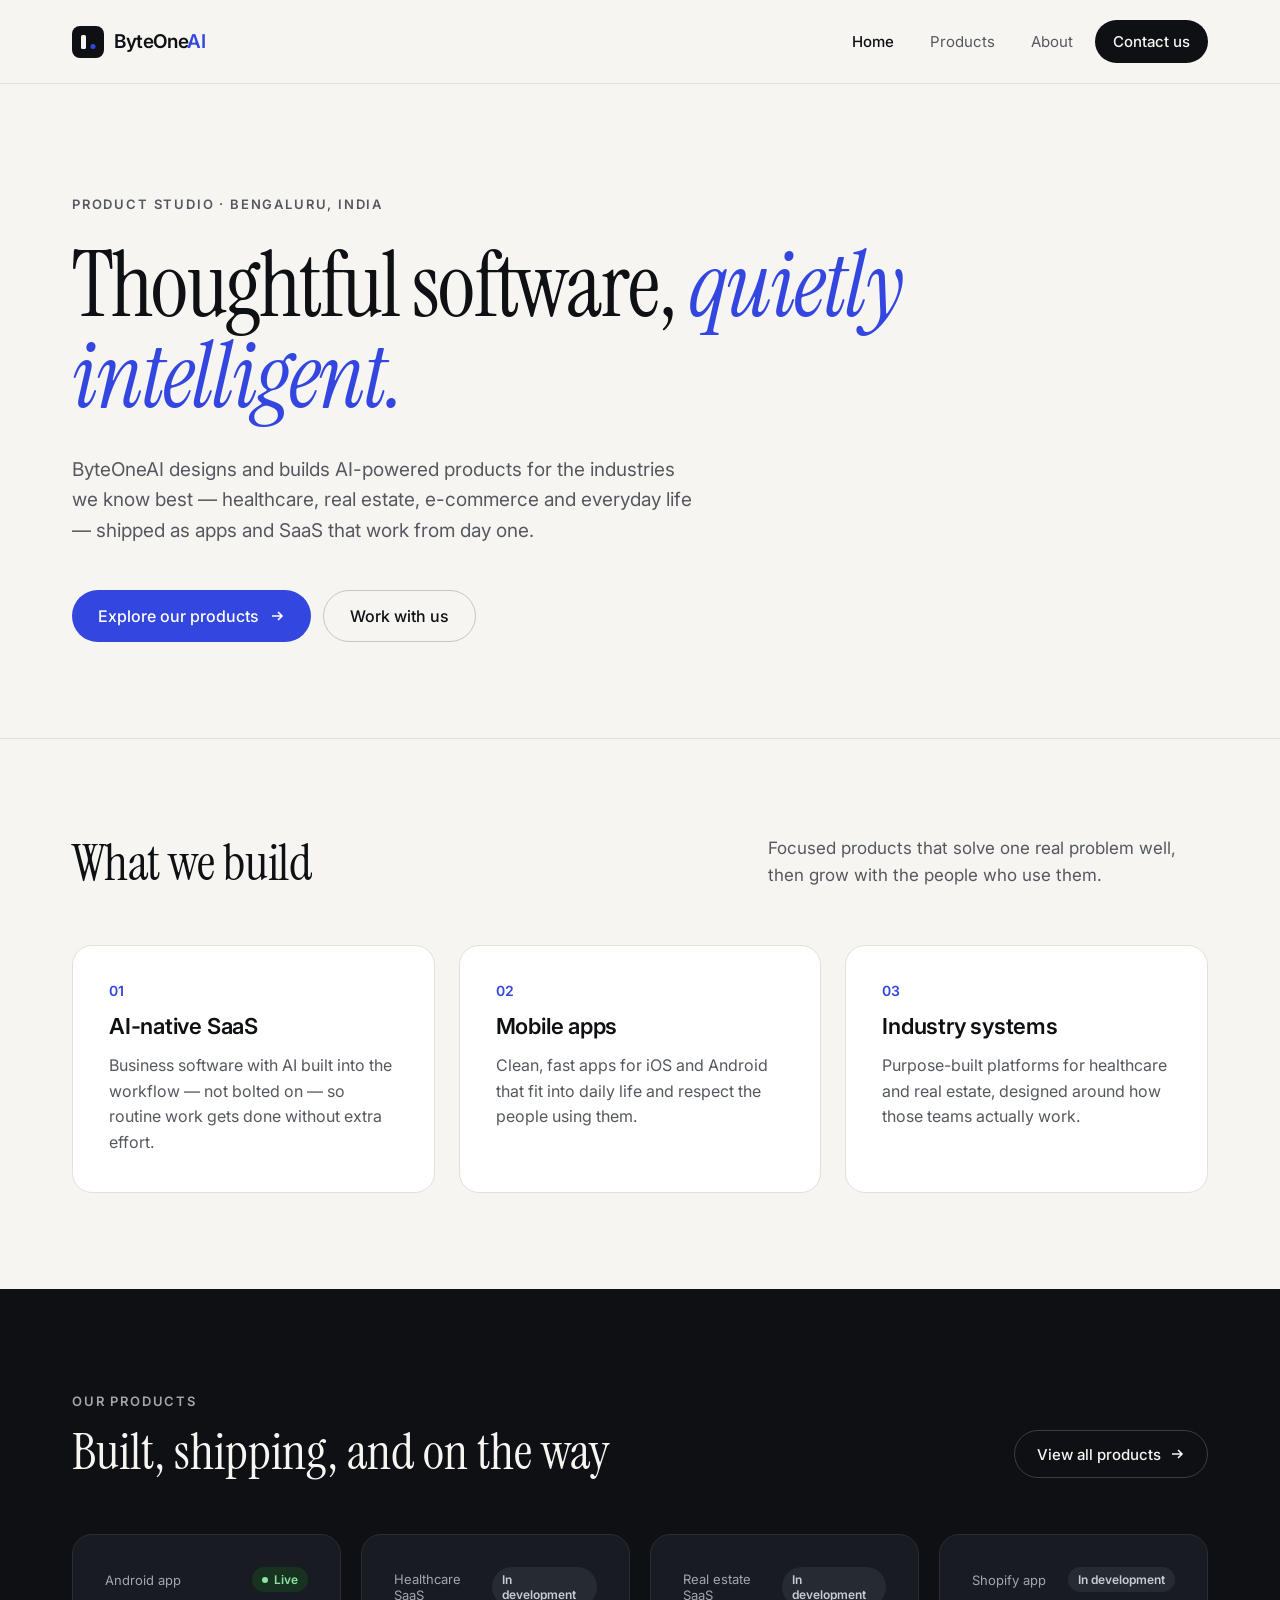
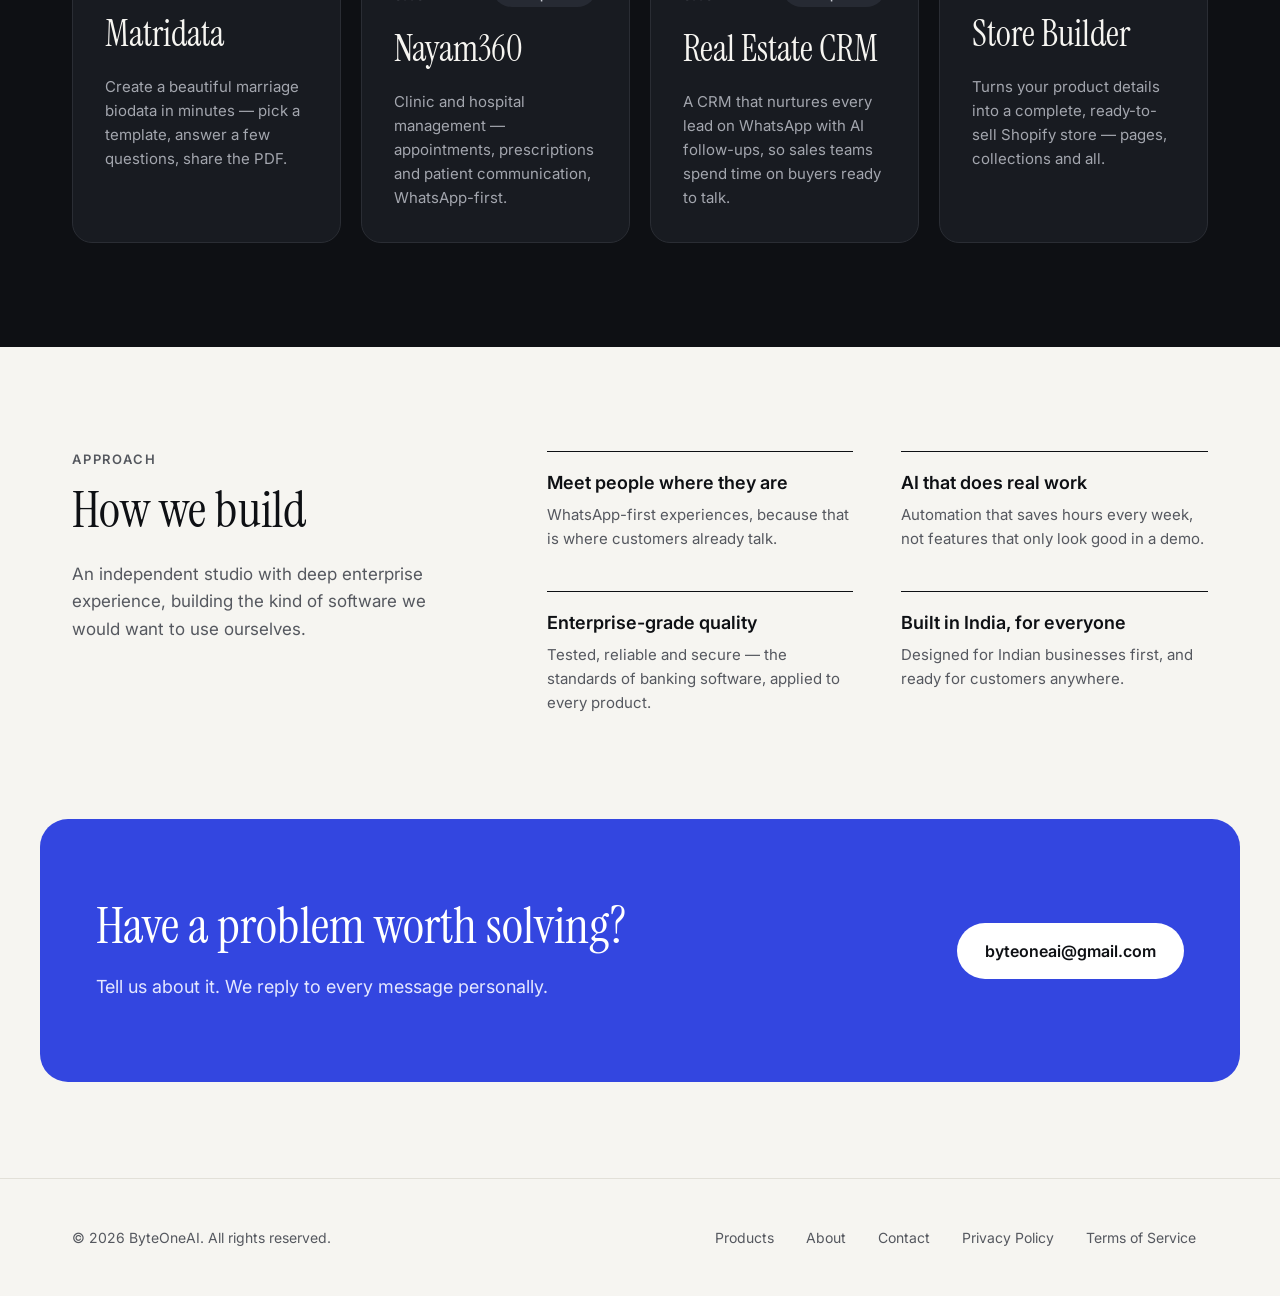
==== index.html @ 1e6efd3d "Launch ByteOneAI website Co-Authored-By: Claude Opus 5.5 <noreply@anthropic.com> Claude-Session: htt" ====
<!doctype html>
<html lang="en">
<head>
<meta charset="utf-8">
<meta name="viewport" content="width=device-width, initial-scale=1">
<title>ByteOneAI — Home</title>
<meta name="description" content="ByteOneAI builds AI-powered products for healthcare, real estate, e-commerce and everyday life — apps and SaaS that work from day one.">
<meta property="og:title" content="ByteOneAI — Home">
<meta property="og:description" content="ByteOneAI builds AI-powered products for healthcare, real estate, e-commerce and everyday life — apps and SaaS that work from day one.">
<meta property="og:type" content="website">
<link rel="icon" href="data:image/svg+xml,%3Csvg xmlns='http://www.w3.org/2000/svg' viewBox='0 0 32 32'%3E%3Crect width='32' height='32' rx='8' fill='%230E1014'/%3E%3Crect x='9' y='9' width='5' height='14' rx='1.5' fill='%23F6F5F1'/%3E%3Ccircle cx='21' cy='20.5' r='2.5' fill='%233346E0'/%3E%3C/svg%3E">
<link rel="preconnect" href="https://fonts.googleapis.com">
<link href="https://fonts.googleapis.com/css2?family=Instrument+Serif:ital@0;1&amp;family=Inter:wght@400;500;600&amp;display=swap" rel="stylesheet">
<style>
body{margin:0;background:#F6F5F1}
a{color:#3346E0}a:hover{color:#1F2DA8}
</style>
<style>html{scroll-behavior:smooth}*,*::before,*::after{box-sizing:border-box}img{max-width:100%}</style>
</head>
<body>
<div style="font-family: Inter, system-ui, sans-serif; color: #0E1014; background: #F6F5F1; min-height: 100vh">

<header style="border-bottom: 1px solid #E2E0D8">
<nav aria-label="Main" style="max-width: 1200px; margin: 0 auto; padding: 20px 32px; display: flex; flex-wrap: wrap; align-items: center; justify-content: space-between; gap: 16px">
<a href="index.html" style="display: flex; align-items: center; gap: 10px; text-decoration: none; color: #0E1014">
<svg width="32" height="32" viewBox="0 0 32 32" aria-hidden="true"><rect width="32" height="32" rx="8" fill="#0E1014"></rect><rect x="9" y="9" width="5" height="14" rx="1.5" fill="#F6F5F1"></rect><circle cx="21" cy="20.5" r="2.5" fill="#3346E0"></circle></svg>
<span style="font-size: 19px; font-weight: 600; letter-spacing: -0.02em">ByteOne<span style="color: #3346E0">AI</span></span>
</a>
<div style="display: flex; flex-wrap: wrap; align-items: center; gap: 8px">
<a href="index.html" style="padding: 12px 14px; font-size: 15px; color: #0E1014; text-decoration: none; font-weight: 500">Home</a>
<a href="products.html" style="padding: 12px 14px; font-size: 15px; color: #55585F; text-decoration: none">Products</a>
<a href="about.html" style="padding: 12px 14px; font-size: 15px; color: #55585F; text-decoration: none">About</a>
<a href="contact.html" style="padding: 12px 18px; font-size: 15px; color: #F6F5F1; background: #0E1014; border-radius: 999px; text-decoration: none; font-weight: 500">Contact us</a>
</div>
</nav>
</header>

<section style="max-width: 1200px; margin: 0 auto; padding: 112px 32px 96px">
<p style="margin: 0 0 28px; font-size: 13px; font-weight: 600; letter-spacing: 0.14em; text-transform: uppercase; color: #55585F">Product studio · Bengaluru, India</p>
<h1 style="margin: 0; max-width: 980px; font-family: 'Instrument Serif', Georgia, serif; font-weight: 400; font-size: clamp(3rem, 7vw, 6.25rem); line-height: 1.02; letter-spacing: -0.02em">Thoughtful software, <em style="color: #3346E0">quietly intelligent.</em></h1>
<p style="margin: 32px 0 0; max-width: 620px; font-size: 19px; line-height: 1.6; color: #55585F">ByteOneAI designs and builds AI-powered products for the industries we know best — healthcare, real estate, e-commerce and everyday life — shipped as apps and SaaS that work from day one.</p>
<div style="margin-top: 44px; display: flex; flex-wrap: wrap; gap: 12px">
<a href="products.html" style="display: inline-flex; align-items: center; gap: 10px; min-height: 52px; padding: 0 26px; border-radius: 999px; background: #3346E0; color: #FFFFFF; text-decoration: none; font-size: 16px; font-weight: 500">Explore our products
<svg width="16" height="16" viewBox="0 0 16 16" fill="none" stroke="currentColor" stroke-width="1.6" aria-hidden="true"><path d="M3 8h10M9 4l4 4-4 4"></path></svg>
</a>
<a href="#contact" style="display: inline-flex; align-items: center; min-height: 52px; padding: 0 26px; border-radius: 999px; border: 1px solid #C9C6BC; color: #0E1014; text-decoration: none; font-size: 16px; font-weight: 500">Work with us</a>
</div>
</section>

<section aria-labelledby="build-h" style="border-top: 1px solid #E2E0D8">
<div style="max-width: 1200px; margin: 0 auto; padding: 96px 32px">
<div style="display: flex; flex-wrap: wrap; justify-content: space-between; align-items: flex-end; gap: 24px; margin-bottom: 56px">
<h2 id="build-h" style="margin: 0; font-family: 'Instrument Serif', Georgia, serif; font-weight: 400; font-size: clamp(2.25rem, 4vw, 3.5rem); line-height: 1.05; letter-spacing: -0.01em">What we build</h2>
<p style="margin: 0; max-width: 440px; font-size: 17px; line-height: 1.6; color: #55585F">Focused products that solve one real problem well, then grow with the people who use them.</p>
</div>
<div style="display: grid; grid-template-columns: repeat(auto-fit, minmax(280px, 1fr)); gap: 24px">
<div style="padding: 36px; background: #FFFFFF; border: 1px solid #E2E0D8; border-radius: 20px; display: flex; flex-direction: column; gap: 14px">
<span style="font-size: 14px; font-weight: 600; color: #3346E0">01</span>
<h3 style="margin: 0; font-size: 22px; font-weight: 600; letter-spacing: -0.01em">AI-native SaaS</h3>
<p style="margin: 0; font-size: 16px; line-height: 1.6; color: #55585F">Business software with AI built into the workflow — not bolted on — so routine work gets done without extra effort.</p>
</div>
<div style="padding: 36px; background: #FFFFFF; border: 1px solid #E2E0D8; border-radius: 20px; display: flex; flex-direction: column; gap: 14px">
<span style="font-size: 14px; font-weight: 600; color: #3346E0">02</span>
<h3 style="margin: 0; font-size: 22px; font-weight: 600; letter-spacing: -0.01em">Mobile apps</h3>
<p style="margin: 0; font-size: 16px; line-height: 1.6; color: #55585F">Clean, fast apps for iOS and Android that fit into daily life and respect the people using them.</p>
</div>
<div style="padding: 36px; background: #FFFFFF; border: 1px solid #E2E0D8; border-radius: 20px; display: flex; flex-direction: column; gap: 14px">
<span style="font-size: 14px; font-weight: 600; color: #3346E0">03</span>
<h3 style="margin: 0; font-size: 22px; font-weight: 600; letter-spacing: -0.01em">Industry systems</h3>
<p style="margin: 0; font-size: 16px; line-height: 1.6; color: #55585F">Purpose-built platforms for healthcare and real estate, designed around how those teams actually work.</p>
</div>
</div>
</div>
</section>

<section aria-labelledby="products-h" style="background: #0E1014; color: #F6F5F1">
<div style="max-width: 1200px; margin: 0 auto; padding: 104px 32px">
<div style="display: flex; flex-wrap: wrap; justify-content: space-between; align-items: flex-end; gap: 24px; margin-bottom: 56px">
<div>
<p style="margin: 0 0 16px; font-size: 13px; font-weight: 600; letter-spacing: 0.14em; text-transform: uppercase; color: #A3A6AE">Our products</p>
<h2 id="products-h" style="margin: 0; font-family: 'Instrument Serif', Georgia, serif; font-weight: 400; font-size: clamp(2.25rem, 4vw, 3.5rem); line-height: 1.05">Built, shipping, and on the way</h2>
</div>
<a href="products.html" style="display: inline-flex; align-items: center; gap: 8px; min-height: 48px; padding: 0 22px; border-radius: 999px; border: 1px solid #3A3D45; color: #F6F5F1; text-decoration: none; font-size: 15px; font-weight: 500">View all products
<svg width="16" height="16" viewBox="0 0 16 16" fill="none" stroke="currentColor" stroke-width="1.6" aria-hidden="true"><path d="M3 8h10M9 4l4 4-4 4"></path></svg>
</a>
</div>
<div style="display: grid; grid-template-columns: repeat(auto-fit, minmax(240px, 1fr)); gap: 20px">
<a href="products.html#matridata" style="display: flex; flex-direction: column; gap: 18px; padding: 32px; border-radius: 20px; background: #181B21; border: 1px solid #2A2D34; color: #F6F5F1; text-decoration: none">
<div style="display: flex; justify-content: space-between; align-items: center">
<span style="font-size: 13px; color: #A3A6AE">Android app</span>
<span style="display: inline-flex; align-items: center; gap: 6px; padding: 5px 10px; border-radius: 999px; background: #17331F; color: #8BE3A6; font-size: 12px; font-weight: 600"><svg width="6" height="6" aria-hidden="true"><circle cx="3" cy="3" r="3" fill="#8BE3A6"></circle></svg>Live</span>
</div>
<h3 style="margin: 0; font-family: 'Instrument Serif', Georgia, serif; font-weight: 400; font-size: 36px">Matridata</h3>
<p style="margin: 0; font-size: 15px; line-height: 1.6; color: #A3A6AE">Create a beautiful marriage biodata in minutes — pick a template, answer a few questions, share the PDF.</p>
</a>
<a href="products.html#nayam360" style="display: flex; flex-direction: column; gap: 18px; padding: 32px; border-radius: 20px; background: #181B21; border: 1px solid #2A2D34; color: #F6F5F1; text-decoration: none">
<div style="display: flex; justify-content: space-between; align-items: center">
<span style="font-size: 13px; color: #A3A6AE">Healthcare SaaS</span>
<span style="padding: 5px 10px; border-radius: 999px; background: #262A33; color: #C9CCD4; font-size: 12px; font-weight: 600">In development</span>
</div>
<h3 style="margin: 0; font-family: 'Instrument Serif', Georgia, serif; font-weight: 400; font-size: 36px">Nayam360</h3>
<p style="margin: 0; font-size: 15px; line-height: 1.6; color: #A3A6AE">Clinic and hospital management — appointments, prescriptions and patient communication, WhatsApp-first.</p>
</a>
<a href="products.html#realestate" style="display: flex; flex-direction: column; gap: 18px; padding: 32px; border-radius: 20px; background: #181B21; border: 1px solid #2A2D34; color: #F6F5F1; text-decoration: none">
<div style="display: flex; justify-content: space-between; align-items: center">
<span style="font-size: 13px; color: #A3A6AE">Real estate SaaS</span>
<span style="padding: 5px 10px; border-radius: 999px; background: #262A33; color: #C9CCD4; font-size: 12px; font-weight: 600">In development</span>
</div>
<h3 style="margin: 0; font-family: 'Instrument Serif', Georgia, serif; font-weight: 400; font-size: 36px">Real Estate CRM</h3>
<p style="margin: 0; font-size: 15px; line-height: 1.6; color: #A3A6AE">A CRM that nurtures every lead on WhatsApp with AI follow-ups, so sales teams spend time on buyers ready to talk.</p>
</a>
<a href="products.html#storebuilder" style="display: flex; flex-direction: column; gap: 18px; padding: 32px; border-radius: 20px; background: #181B21; border: 1px solid #2A2D34; color: #F6F5F1; text-decoration: none">
<div style="display: flex; justify-content: space-between; align-items: center">
<span style="font-size: 13px; color: #A3A6AE">Shopify app</span>
<span style="padding: 5px 10px; border-radius: 999px; background: #262A33; color: #C9CCD4; font-size: 12px; font-weight: 600">In development</span>
</div>
<h3 style="margin: 0; font-family: 'Instrument Serif', Georgia, serif; font-weight: 400; font-size: 36px">Store Builder</h3>
<p style="margin: 0; font-size: 15px; line-height: 1.6; color: #A3A6AE">Turns your product details into a complete, ready-to-sell Shopify store — pages, collections and all.</p>
</a>
</div>
</div>
</section>

<section id="approach" aria-labelledby="approach-h">
<div style="max-width: 1200px; margin: 0 auto; padding: 104px 32px; display: flex; flex-wrap: wrap; gap: 64px">
<div style="flex: 1 1 340px">
<p style="margin: 0 0 16px; font-size: 13px; font-weight: 600; letter-spacing: 0.14em; text-transform: uppercase; color: #55585F">Approach</p>
<h2 id="approach-h" style="margin: 0; font-family: 'Instrument Serif', Georgia, serif; font-weight: 400; font-size: clamp(2.25rem, 4vw, 3.5rem); line-height: 1.05">How we build</h2>
<p style="margin: 24px 0 0; font-size: 17px; line-height: 1.6; color: #55585F; max-width: 400px">An independent studio with deep enterprise experience, building the kind of software we would want to use ourselves.</p>
</div>
<div style="flex: 2 1 520px; display: grid; grid-template-columns: repeat(auto-fit, minmax(240px, 1fr)); gap: 40px 48px">
<div style="border-top: 1px solid #0E1014; padding-top: 20px">
<h3 style="margin: 0 0 10px; font-size: 18px; font-weight: 600">Meet people where they are</h3>
<p style="margin: 0; font-size: 15px; line-height: 1.6; color: #55585F">WhatsApp-first experiences, because that is where customers already talk.</p>
</div>
<div style="border-top: 1px solid #0E1014; padding-top: 20px">
<h3 style="margin: 0 0 10px; font-size: 18px; font-weight: 600">AI that does real work</h3>
<p style="margin: 0; font-size: 15px; line-height: 1.6; color: #55585F">Automation that saves hours every week, not features that only look good in a demo.</p>
</div>
<div style="border-top: 1px solid #0E1014; padding-top: 20px">
<h3 style="margin: 0 0 10px; font-size: 18px; font-weight: 600">Enterprise-grade quality</h3>
<p style="margin: 0; font-size: 15px; line-height: 1.6; color: #55585F">Tested, reliable and secure — the standards of banking software, applied to every product.</p>
</div>
<div style="border-top: 1px solid #0E1014; padding-top: 20px">
<h3 style="margin: 0 0 10px; font-size: 18px; font-weight: 600">Built in India, for everyone</h3>
<p style="margin: 0; font-size: 15px; line-height: 1.6; color: #55585F">Designed for Indian businesses first, and ready for customers anywhere.</p>
</div>
</div>
</div>
</section>

<section id="contact" aria-labelledby="contact-h" style="padding: 0 32px 96px">
<div style="max-width: 1200px; margin: 0 auto; padding: 80px 56px; border-radius: 28px; background: #3346E0; color: #FFFFFF; display: flex; flex-wrap: wrap; justify-content: space-between; align-items: center; gap: 32px">
<div style="max-width: 620px">
<h2 id="contact-h" style="margin: 0; font-family: 'Instrument Serif', Georgia, serif; font-weight: 400; font-size: clamp(2.25rem, 4vw, 3.5rem); line-height: 1.05">Have a problem worth solving?</h2>
<p style="margin: 20px 0 0; font-size: 18px; line-height: 1.6; color: #E4E7FF">Tell us about it. We reply to every message personally.</p>
</div>
<a href="mailto:byteoneai@gmail.com" style="display: inline-flex; align-items: center; gap: 10px; min-height: 56px; padding: 0 28px; border-radius: 999px; background: #FFFFFF; color: #0E1014; text-decoration: none; font-size: 16px; font-weight: 600">byteoneai@gmail.com</a>
</div>
</section>

<footer style="border-top: 1px solid #E2E0D8">
<div style="max-width: 1200px; margin: 0 auto; padding: 40px 32px; display: flex; flex-wrap: wrap; justify-content: space-between; align-items: center; gap: 16px; font-size: 14px; color: #55585F">
<span>© 2026 ByteOneAI. All rights reserved.</span>
<div style="display: flex; flex-wrap: wrap; gap: 8px">
<a href="products.html" style="padding: 10px 12px; color: #55585F; text-decoration: none">Products</a>
<a href="about.html" style="padding: 10px 12px; color: #55585F; text-decoration: none">About</a>
<a href="contact.html" style="padding: 10px 12px; color: #55585F; text-decoration: none">Contact</a>
<a href="privacy.html" style="padding: 10px 12px; color: #55585F; text-decoration: none">Privacy Policy</a>
<a href="terms.html" style="padding: 10px 12px; color: #55585F; text-decoration: none">Terms of Service</a>
</div>
</div>
</footer>

</div>
</body>
</html>
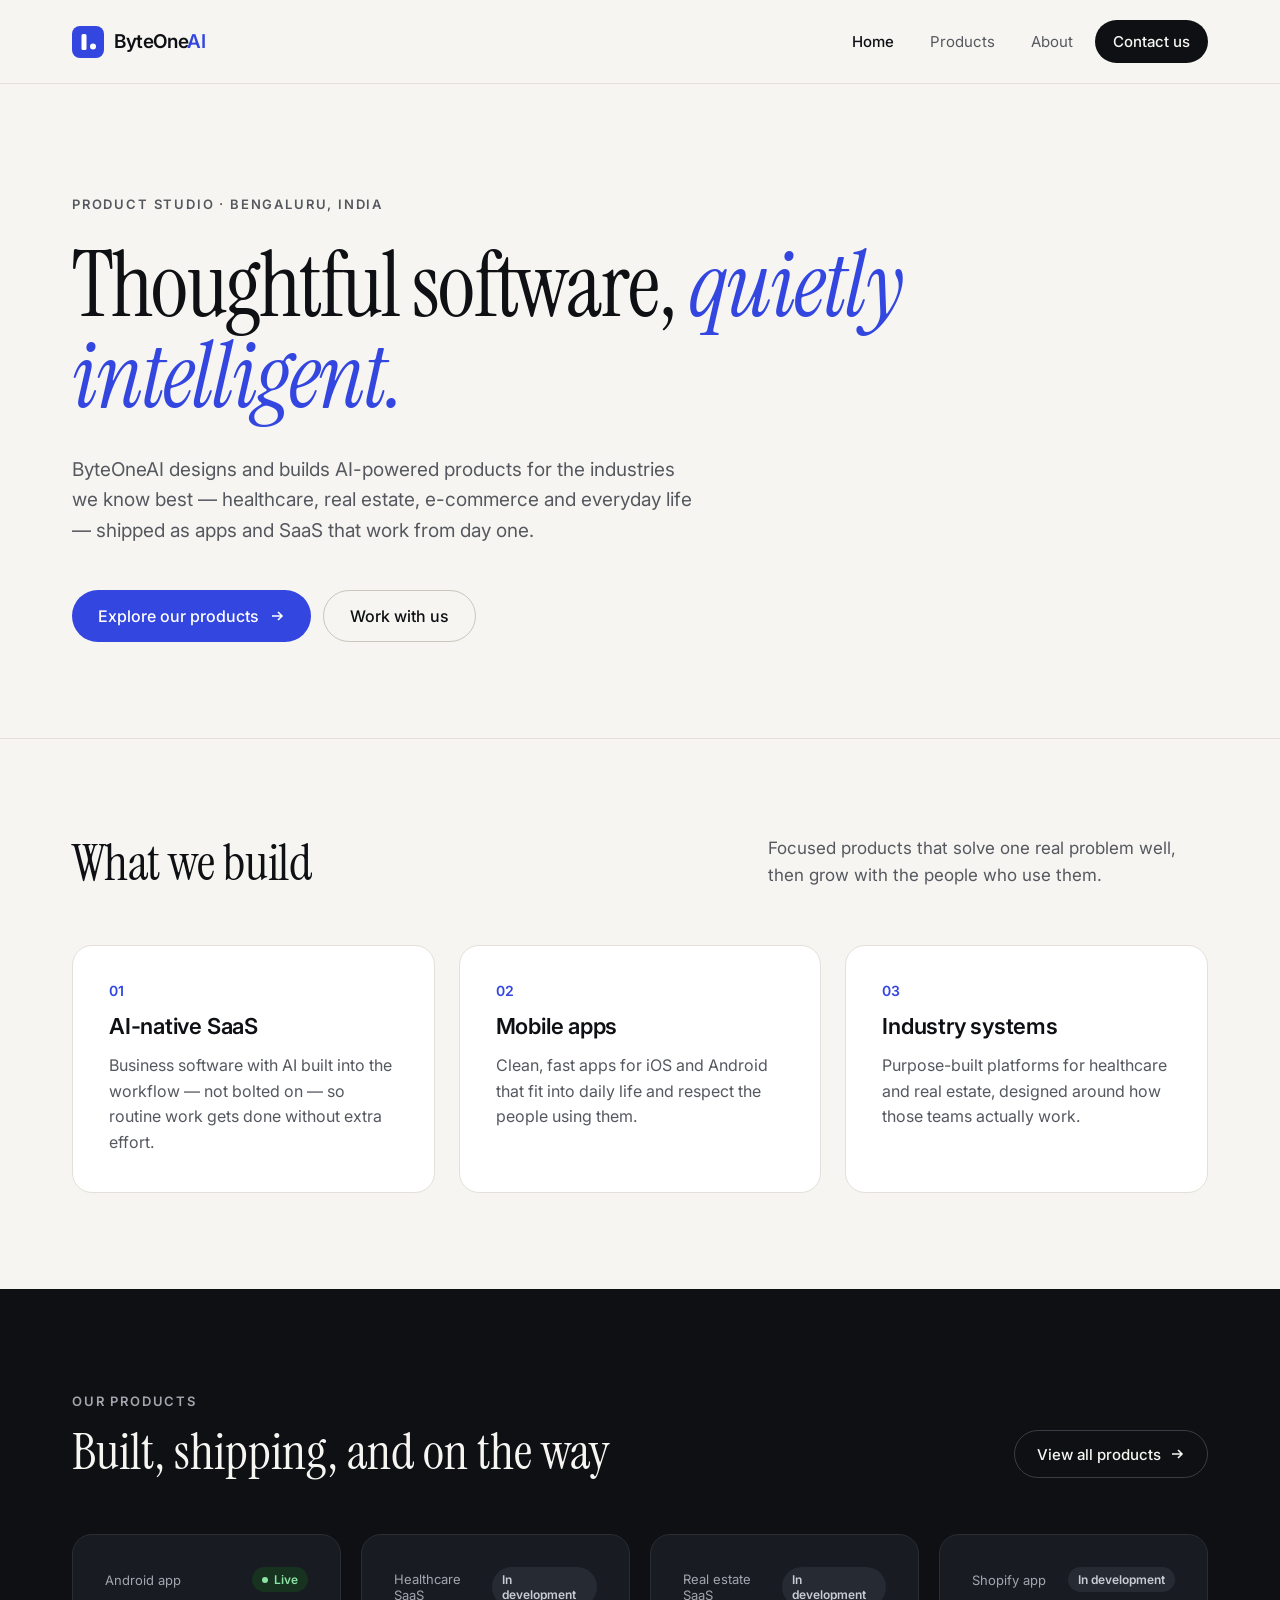
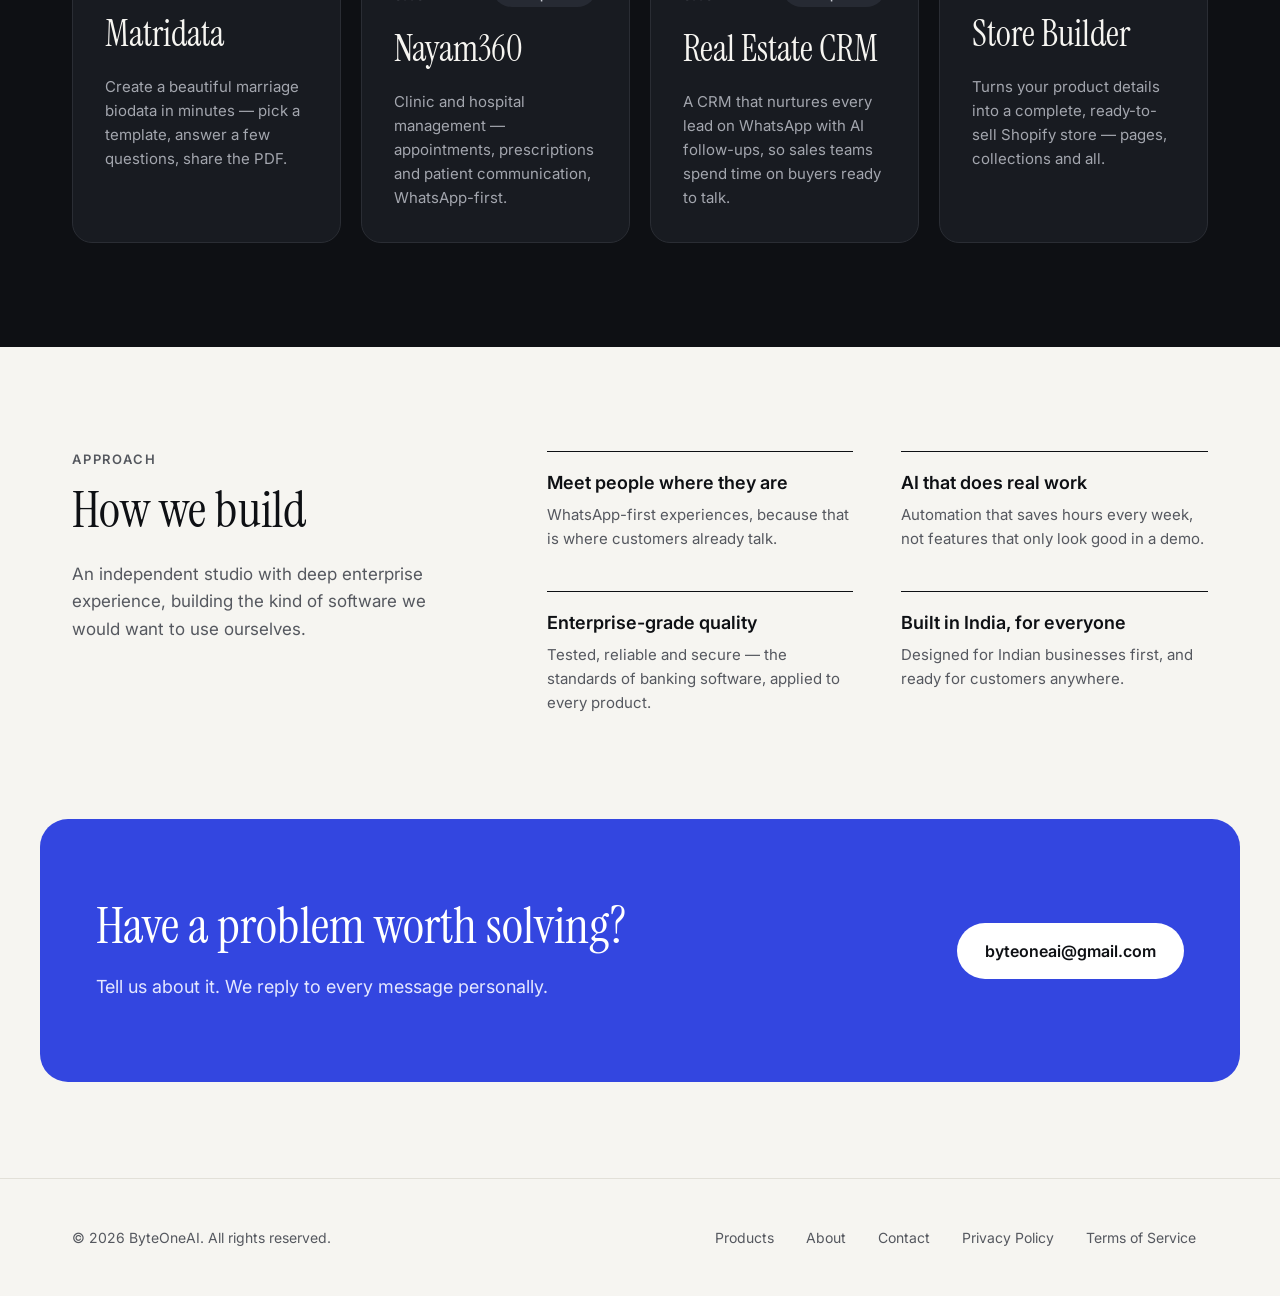
==== commit e9f0179a: "Add new ByteOneAI logo, favicons and social preview image Co-Authored-By: Claude Opus 5.5 <noreply@a" ====
--- a/index.html
+++ b/index.html
@@ -8,7 +8,12 @@
 <meta property="og:title" content="ByteOneAI — Home">
 <meta property="og:description" content="ByteOneAI builds AI-powered products for healthcare, real estate, e-commerce and everyday life — apps and SaaS that work from day one.">
 <meta property="og:type" content="website">
-<link rel="icon" href="data:image/svg+xml,%3Csvg xmlns='http://www.w3.org/2000/svg' viewBox='0 0 32 32'%3E%3Crect width='32' height='32' rx='8' fill='%230E1014'/%3E%3Crect x='9' y='9' width='5' height='14' rx='1.5' fill='%23F6F5F1'/%3E%3Ccircle cx='21' cy='20.5' r='2.5' fill='%233346E0'/%3E%3C/svg%3E">
+<link rel="icon" href="/favicon.ico" sizes="any">
+<link rel="icon" href="/favicon.svg" type="image/svg+xml">
+<link rel="apple-touch-icon" href="/apple-touch-icon.png">
+<meta property="og:image" content="https://byteoneai.github.io/og-image.png">
+<meta name="twitter:card" content="summary_large_image">
+<meta name="theme-color" content="#3346E0">
 <link rel="preconnect" href="https://fonts.googleapis.com">
 <link href="https://fonts.googleapis.com/css2?family=Instrument+Serif:ital@0;1&amp;family=Inter:wght@400;500;600&amp;display=swap" rel="stylesheet">
 <style>
@@ -23,7 +28,7 @@
 <header style="border-bottom: 1px solid #E2E0D8">
 <nav aria-label="Main" style="max-width: 1200px; margin: 0 auto; padding: 20px 32px; display: flex; flex-wrap: wrap; align-items: center; justify-content: space-between; gap: 16px">
 <a href="index.html" style="display: flex; align-items: center; gap: 10px; text-decoration: none; color: #0E1014">
-<svg width="32" height="32" viewBox="0 0 32 32" aria-hidden="true"><rect width="32" height="32" rx="8" fill="#0E1014"></rect><rect x="9" y="9" width="5" height="14" rx="1.5" fill="#F6F5F1"></rect><circle cx="21" cy="20.5" r="2.5" fill="#3346E0"></circle></svg>
+<svg width="32" height="32" viewBox="0 0 64 64" aria-hidden="true"><rect width="64" height="64" rx="16" fill="#3346E0"></rect><rect x="19" y="16" width="10" height="32" rx="3" fill="#FFFFFF"></rect><circle cx="42" cy="41" r="6" fill="#FFFFFF"></circle></svg>
 <span style="font-size: 19px; font-weight: 600; letter-spacing: -0.02em">ByteOne<span style="color: #3346E0">AI</span></span>
 </a>
 <div style="display: flex; flex-wrap: wrap; align-items: center; gap: 8px">
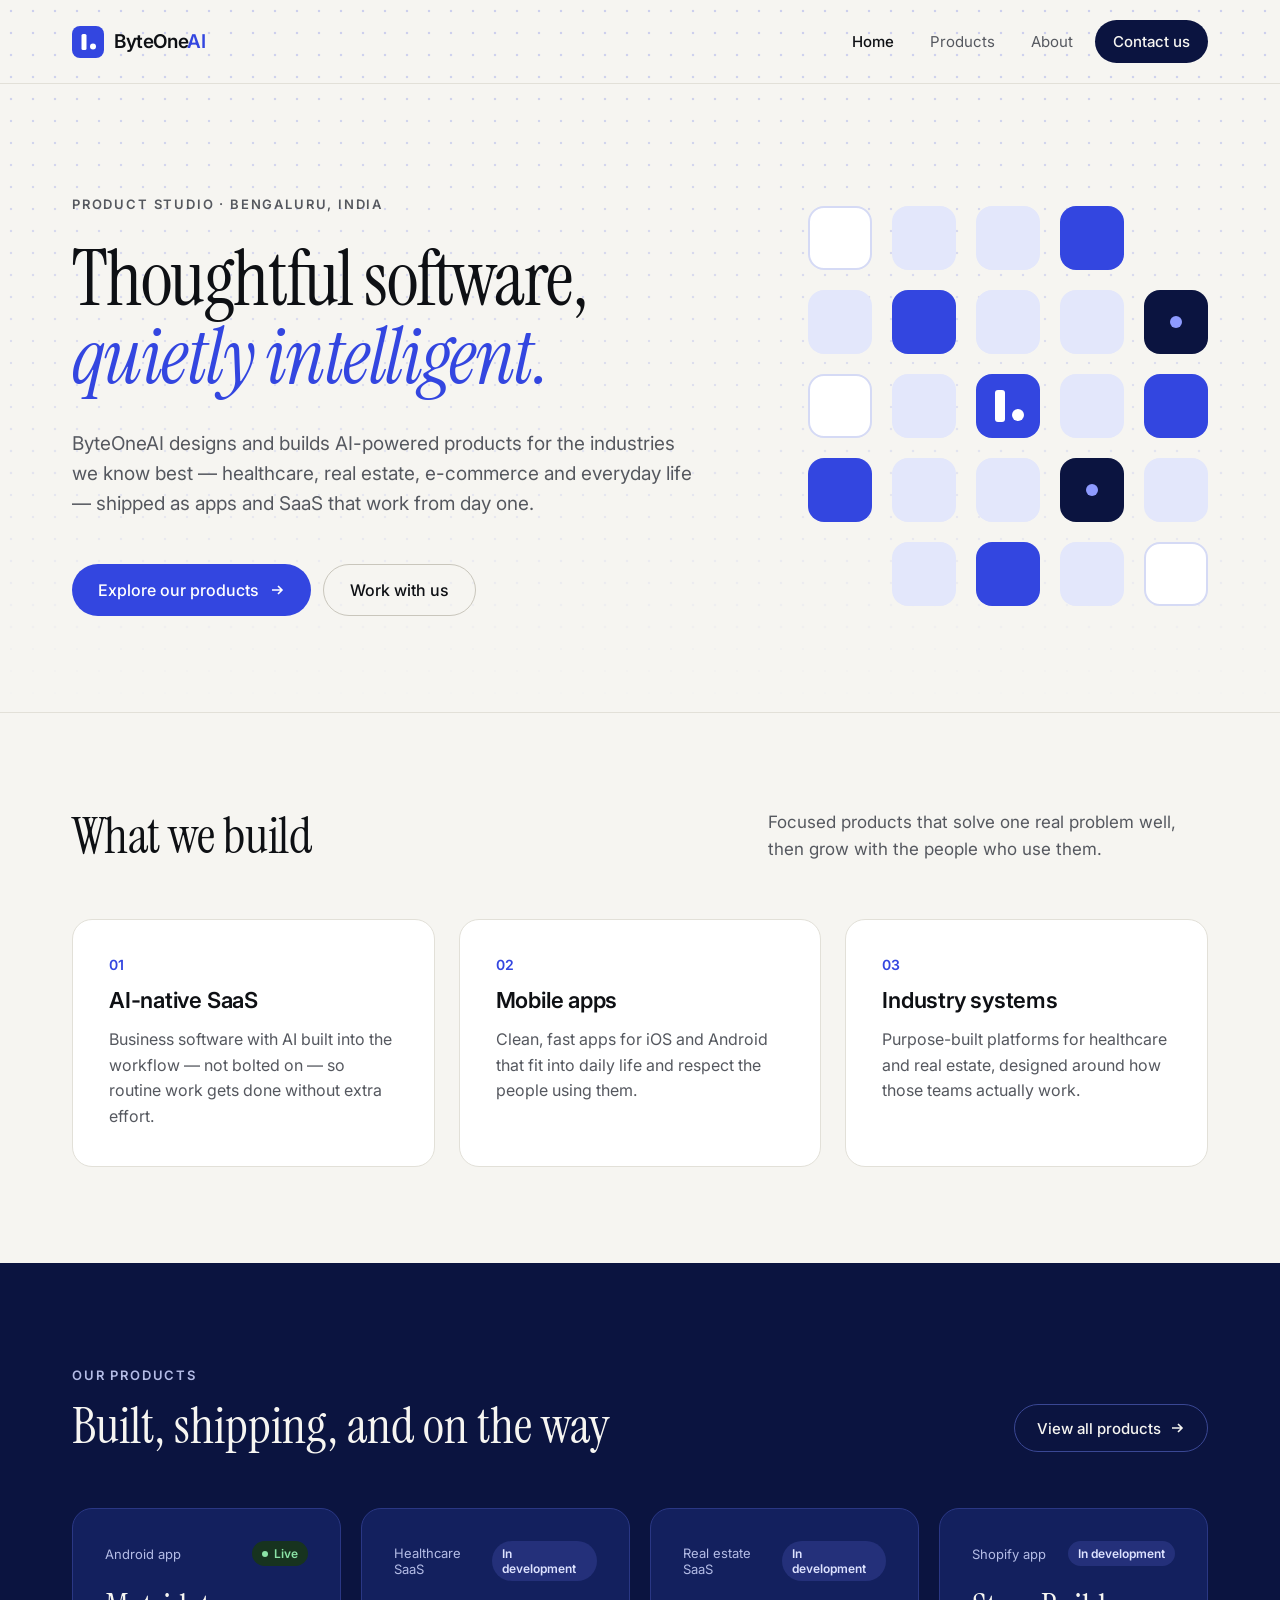
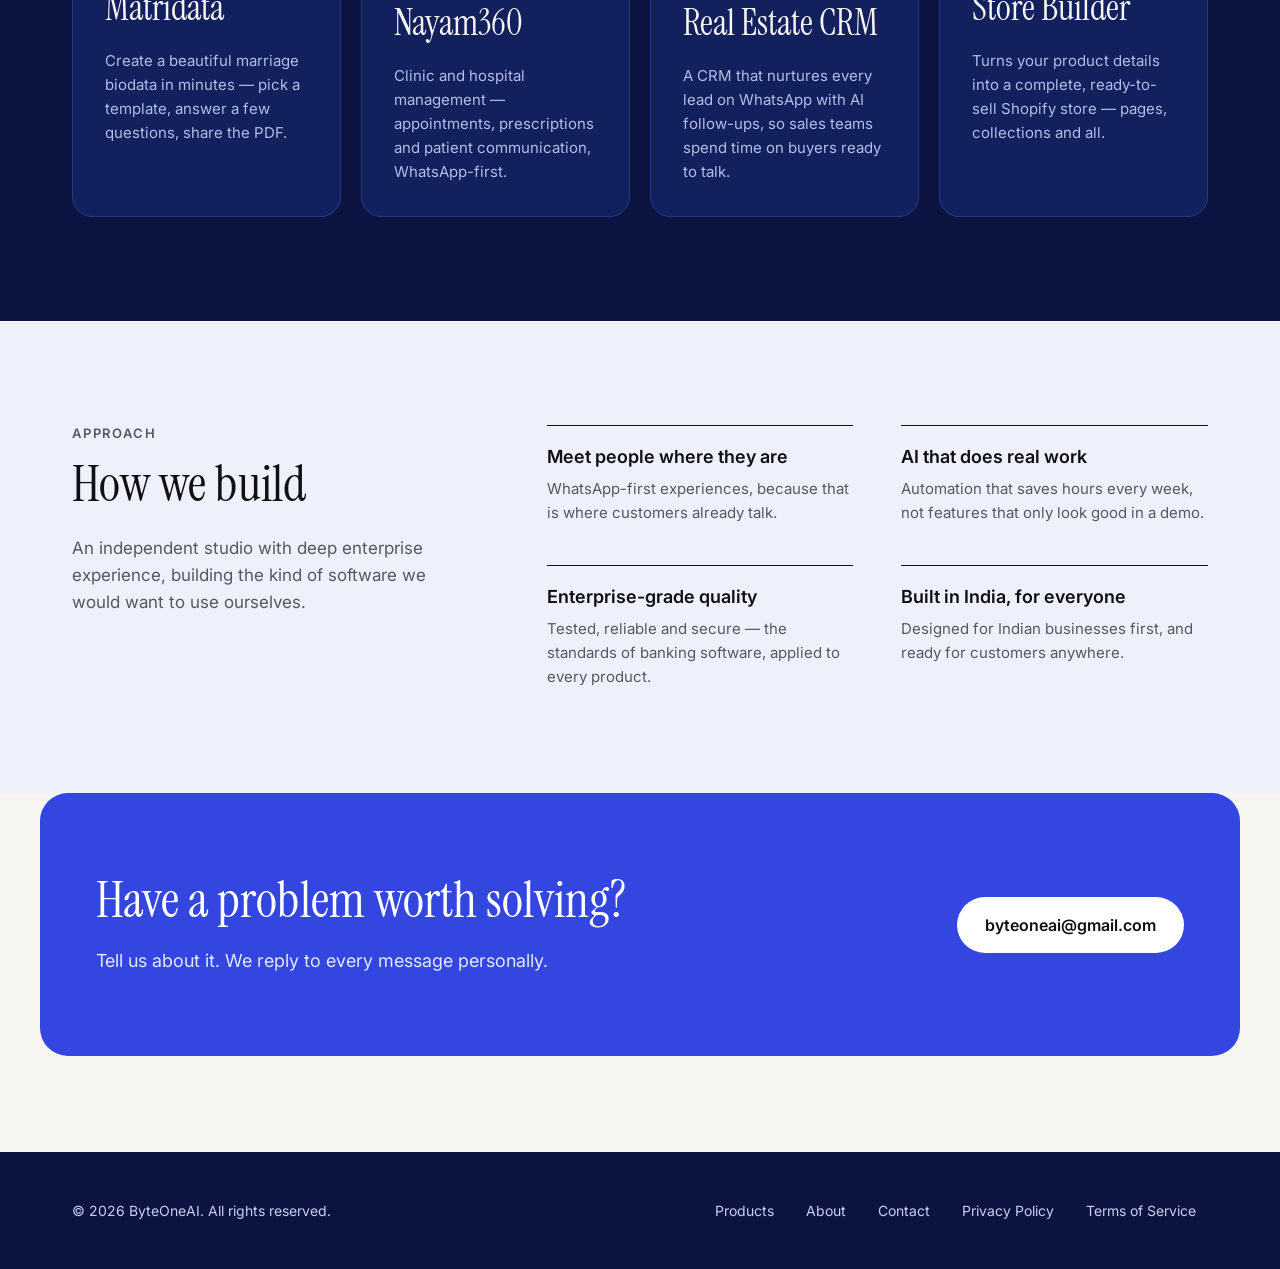
==== commit 2b19cc92: "Add brand visuals: dot pattern, tile artwork, navy bands and footer Co-Authored-By: Claude Opus 5.5 " ====
--- a/index.html
+++ b/index.html
@@ -21,10 +21,12 @@
 a{color:#3346E0}a:hover{color:#1F2DA8}
 </style>
 <style>html{scroll-behavior:smooth}*,*::before,*::after{box-sizing:border-box}img{max-width:100%}</style>
+<link rel="stylesheet" href="/style.css">
 </head>
 <body>
 <div style="font-family: Inter, system-ui, sans-serif; color: #0E1014; background: #F6F5F1; min-height: 100vh">
 
+<div class="hero-bg">
 <header style="border-bottom: 1px solid #E2E0D8">
 <nav aria-label="Main" style="max-width: 1200px; margin: 0 auto; padding: 20px 32px; display: flex; flex-wrap: wrap; align-items: center; justify-content: space-between; gap: 16px">
 <a href="index.html" style="display: flex; align-items: center; gap: 10px; text-decoration: none; color: #0E1014">
@@ -35,12 +37,13 @@
 <a href="index.html" style="padding: 12px 14px; font-size: 15px; color: #0E1014; text-decoration: none; font-weight: 500">Home</a>
 <a href="products.html" style="padding: 12px 14px; font-size: 15px; color: #55585F; text-decoration: none">Products</a>
 <a href="about.html" style="padding: 12px 14px; font-size: 15px; color: #55585F; text-decoration: none">About</a>
-<a href="contact.html" style="padding: 12px 18px; font-size: 15px; color: #F6F5F1; background: #0E1014; border-radius: 999px; text-decoration: none; font-weight: 500">Contact us</a>
+<a href="contact.html" style="padding: 12px 18px; font-size: 15px; color: #F6F5F1; background: #0B1440; border-radius: 999px; text-decoration: none; font-weight: 500">Contact us</a>
 </div>
 </nav>
 </header>
 
-<section style="max-width: 1200px; margin: 0 auto; padding: 112px 32px 96px">
+<section class="hero hero-home" style="max-width: 1200px; margin: 0 auto; padding: 112px 32px 96px">
+<div class="hero-text">
 <p style="margin: 0 0 28px; font-size: 13px; font-weight: 600; letter-spacing: 0.14em; text-transform: uppercase; color: #55585F">Product studio · Bengaluru, India</p>
 <h1 style="margin: 0; max-width: 980px; font-family: 'Instrument Serif', Georgia, serif; font-weight: 400; font-size: clamp(3rem, 7vw, 6.25rem); line-height: 1.02; letter-spacing: -0.02em">Thoughtful software, <em style="color: #3346E0">quietly intelligent.</em></h1>
 <p style="margin: 32px 0 0; max-width: 620px; font-size: 19px; line-height: 1.6; color: #55585F">ByteOneAI designs and builds AI-powered products for the industries we know best — healthcare, real estate, e-commerce and everyday life — shipped as apps and SaaS that work from day one.</p>
@@ -50,7 +53,10 @@
 </a>
 <a href="#contact" style="display: inline-flex; align-items: center; min-height: 52px; padding: 0 26px; border-radius: 999px; border: 1px solid #C9C6BC; color: #0E1014; text-decoration: none; font-size: 16px; font-weight: 500">Work with us</a>
 </div>
+</div>
+<div class="hero-art" aria-hidden="true"><svg viewBox="0 0 400 400" xmlns="http://www.w3.org/2000/svg"><rect x="1" y="1" width="62" height="62" rx="15" fill="#FFFFFF" stroke="#D5DAF5" stroke-width="2"/><rect x="84" y="0" width="64" height="64" rx="16" fill="#E3E7FB"/><rect x="168" y="0" width="64" height="64" rx="16" fill="#E3E7FB"/><rect class="pulse d1" x="252" y="0" width="64" height="64" rx="16" fill="#3346E0"/><rect x="0" y="84" width="64" height="64" rx="16" fill="#E3E7FB"/><rect class="pulse" x="84" y="84" width="64" height="64" rx="16" fill="#3346E0"/><rect x="168" y="84" width="64" height="64" rx="16" fill="#E3E7FB"/><rect x="252" y="84" width="64" height="64" rx="16" fill="#E3E7FB"/><g class="pulse d2"><rect x="336" y="84" width="64" height="64" rx="16" fill="#0B1440"/><circle cx="368" cy="116" r="6" fill="#8E9BFF"/></g><rect x="1" y="169" width="62" height="62" rx="15" fill="#FFFFFF" stroke="#D5DAF5" stroke-width="2"/><rect x="84" y="168" width="64" height="64" rx="16" fill="#E3E7FB"/><g class="float"><rect x="168" y="168" width="64" height="64" rx="16" fill="#3346E0"/><rect x="187" y="184" width="10" height="32" rx="3" fill="#FFFFFF"/><circle cx="210" cy="209" r="6" fill="#FFFFFF"/></g><rect x="252" y="168" width="64" height="64" rx="16" fill="#E3E7FB"/><rect class="pulse d2" x="336" y="168" width="64" height="64" rx="16" fill="#3346E0"/><rect class="pulse d3" x="0" y="252" width="64" height="64" rx="16" fill="#3346E0"/><rect x="84" y="252" width="64" height="64" rx="16" fill="#E3E7FB"/><rect x="168" y="252" width="64" height="64" rx="16" fill="#E3E7FB"/><g class="pulse d1"><rect x="252" y="252" width="64" height="64" rx="16" fill="#0B1440"/><circle cx="284" cy="284" r="6" fill="#8E9BFF"/></g><rect x="336" y="252" width="64" height="64" rx="16" fill="#E3E7FB"/><rect x="84" y="336" width="64" height="64" rx="16" fill="#E3E7FB"/><rect class="pulse d4" x="168" y="336" width="64" height="64" rx="16" fill="#3346E0"/><rect x="252" y="336" width="64" height="64" rx="16" fill="#E3E7FB"/><rect x="337" y="337" width="62" height="62" rx="15" fill="#FFFFFF" stroke="#D5DAF5" stroke-width="2"/></svg></div>
 </section>
+</div>
 
 <section aria-labelledby="build-h" style="border-top: 1px solid #E2E0D8">
 <div style="max-width: 1200px; margin: 0 auto; padding: 96px 32px">
@@ -78,55 +84,55 @@
 </div>
 </section>
 
-<section aria-labelledby="products-h" style="background: #0E1014; color: #F6F5F1">
+<section aria-labelledby="products-h" style="background: #0B1440; color: #F6F5F1">
 <div style="max-width: 1200px; margin: 0 auto; padding: 104px 32px">
 <div style="display: flex; flex-wrap: wrap; justify-content: space-between; align-items: flex-end; gap: 24px; margin-bottom: 56px">
 <div>
-<p style="margin: 0 0 16px; font-size: 13px; font-weight: 600; letter-spacing: 0.14em; text-transform: uppercase; color: #A3A6AE">Our products</p>
+<p style="margin: 0 0 16px; font-size: 13px; font-weight: 600; letter-spacing: 0.14em; text-transform: uppercase; color: #B4BCE6">Our products</p>
 <h2 id="products-h" style="margin: 0; font-family: 'Instrument Serif', Georgia, serif; font-weight: 400; font-size: clamp(2.25rem, 4vw, 3.5rem); line-height: 1.05">Built, shipping, and on the way</h2>
 </div>
-<a href="products.html" style="display: inline-flex; align-items: center; gap: 8px; min-height: 48px; padding: 0 22px; border-radius: 999px; border: 1px solid #3A3D45; color: #F6F5F1; text-decoration: none; font-size: 15px; font-weight: 500">View all products
+<a href="products.html" style="display: inline-flex; align-items: center; gap: 8px; min-height: 48px; padding: 0 22px; border-radius: 999px; border: 1px solid #3A4794; color: #F6F5F1; text-decoration: none; font-size: 15px; font-weight: 500">View all products
 <svg width="16" height="16" viewBox="0 0 16 16" fill="none" stroke="currentColor" stroke-width="1.6" aria-hidden="true"><path d="M3 8h10M9 4l4 4-4 4"></path></svg>
 </a>
 </div>
 <div style="display: grid; grid-template-columns: repeat(auto-fit, minmax(240px, 1fr)); gap: 20px">
-<a href="products.html#matridata" style="display: flex; flex-direction: column; gap: 18px; padding: 32px; border-radius: 20px; background: #181B21; border: 1px solid #2A2D34; color: #F6F5F1; text-decoration: none">
+<a href="products.html#matridata" style="display: flex; flex-direction: column; gap: 18px; padding: 32px; border-radius: 20px; background: #13205E; border: 1px solid #2A3784; color: #F6F5F1; text-decoration: none">
 <div style="display: flex; justify-content: space-between; align-items: center">
-<span style="font-size: 13px; color: #A3A6AE">Android app</span>
+<span style="font-size: 13px; color: #B4BCE6">Android app</span>
 <span style="display: inline-flex; align-items: center; gap: 6px; padding: 5px 10px; border-radius: 999px; background: #17331F; color: #8BE3A6; font-size: 12px; font-weight: 600"><svg width="6" height="6" aria-hidden="true"><circle cx="3" cy="3" r="3" fill="#8BE3A6"></circle></svg>Live</span>
 </div>
 <h3 style="margin: 0; font-family: 'Instrument Serif', Georgia, serif; font-weight: 400; font-size: 36px">Matridata</h3>
-<p style="margin: 0; font-size: 15px; line-height: 1.6; color: #A3A6AE">Create a beautiful marriage biodata in minutes — pick a template, answer a few questions, share the PDF.</p>
+<p style="margin: 0; font-size: 15px; line-height: 1.6; color: #B4BCE6">Create a beautiful marriage biodata in minutes — pick a template, answer a few questions, share the PDF.</p>
 </a>
-<a href="products.html#nayam360" style="display: flex; flex-direction: column; gap: 18px; padding: 32px; border-radius: 20px; background: #181B21; border: 1px solid #2A2D34; color: #F6F5F1; text-decoration: none">
+<a href="products.html#nayam360" style="display: flex; flex-direction: column; gap: 18px; padding: 32px; border-radius: 20px; background: #13205E; border: 1px solid #2A3784; color: #F6F5F1; text-decoration: none">
 <div style="display: flex; justify-content: space-between; align-items: center">
-<span style="font-size: 13px; color: #A3A6AE">Healthcare SaaS</span>
-<span style="padding: 5px 10px; border-radius: 999px; background: #262A33; color: #C9CCD4; font-size: 12px; font-weight: 600">In development</span>
+<span style="font-size: 13px; color: #B4BCE6">Healthcare SaaS</span>
+<span style="padding: 5px 10px; border-radius: 999px; background: #24307A; color: #DDE2FF; font-size: 12px; font-weight: 600">In development</span>
 </div>
 <h3 style="margin: 0; font-family: 'Instrument Serif', Georgia, serif; font-weight: 400; font-size: 36px">Nayam360</h3>
-<p style="margin: 0; font-size: 15px; line-height: 1.6; color: #A3A6AE">Clinic and hospital management — appointments, prescriptions and patient communication, WhatsApp-first.</p>
+<p style="margin: 0; font-size: 15px; line-height: 1.6; color: #B4BCE6">Clinic and hospital management — appointments, prescriptions and patient communication, WhatsApp-first.</p>
 </a>
-<a href="products.html#realestate" style="display: flex; flex-direction: column; gap: 18px; padding: 32px; border-radius: 20px; background: #181B21; border: 1px solid #2A2D34; color: #F6F5F1; text-decoration: none">
+<a href="products.html#realestate" style="display: flex; flex-direction: column; gap: 18px; padding: 32px; border-radius: 20px; background: #13205E; border: 1px solid #2A3784; color: #F6F5F1; text-decoration: none">
 <div style="display: flex; justify-content: space-between; align-items: center">
-<span style="font-size: 13px; color: #A3A6AE">Real estate SaaS</span>
-<span style="padding: 5px 10px; border-radius: 999px; background: #262A33; color: #C9CCD4; font-size: 12px; font-weight: 600">In development</span>
+<span style="font-size: 13px; color: #B4BCE6">Real estate SaaS</span>
+<span style="padding: 5px 10px; border-radius: 999px; background: #24307A; color: #DDE2FF; font-size: 12px; font-weight: 600">In development</span>
 </div>
 <h3 style="margin: 0; font-family: 'Instrument Serif', Georgia, serif; font-weight: 400; font-size: 36px">Real Estate CRM</h3>
-<p style="margin: 0; font-size: 15px; line-height: 1.6; color: #A3A6AE">A CRM that nurtures every lead on WhatsApp with AI follow-ups, so sales teams spend time on buyers ready to talk.</p>
+<p style="margin: 0; font-size: 15px; line-height: 1.6; color: #B4BCE6">A CRM that nurtures every lead on WhatsApp with AI follow-ups, so sales teams spend time on buyers ready to talk.</p>
 </a>
-<a href="products.html#storebuilder" style="display: flex; flex-direction: column; gap: 18px; padding: 32px; border-radius: 20px; background: #181B21; border: 1px solid #2A2D34; color: #F6F5F1; text-decoration: none">
+<a href="products.html#storebuilder" style="display: flex; flex-direction: column; gap: 18px; padding: 32px; border-radius: 20px; background: #13205E; border: 1px solid #2A3784; color: #F6F5F1; text-decoration: none">
 <div style="display: flex; justify-content: space-between; align-items: center">
-<span style="font-size: 13px; color: #A3A6AE">Shopify app</span>
-<span style="padding: 5px 10px; border-radius: 999px; background: #262A33; color: #C9CCD4; font-size: 12px; font-weight: 600">In development</span>
+<span style="font-size: 13px; color: #B4BCE6">Shopify app</span>
+<span style="padding: 5px 10px; border-radius: 999px; background: #24307A; color: #DDE2FF; font-size: 12px; font-weight: 600">In development</span>
 </div>
 <h3 style="margin: 0; font-family: 'Instrument Serif', Georgia, serif; font-weight: 400; font-size: 36px">Store Builder</h3>
-<p style="margin: 0; font-size: 15px; line-height: 1.6; color: #A3A6AE">Turns your product details into a complete, ready-to-sell Shopify store — pages, collections and all.</p>
+<p style="margin: 0; font-size: 15px; line-height: 1.6; color: #B4BCE6">Turns your product details into a complete, ready-to-sell Shopify store — pages, collections and all.</p>
 </a>
 </div>
 </div>
 </section>
 
-<section id="approach" aria-labelledby="approach-h">
+<section id="approach" class="band-tint" aria-labelledby="approach-h">
 <div style="max-width: 1200px; margin: 0 auto; padding: 104px 32px; display: flex; flex-wrap: wrap; gap: 64px">
 <div style="flex: 1 1 340px">
 <p style="margin: 0 0 16px; font-size: 13px; font-weight: 600; letter-spacing: 0.14em; text-transform: uppercase; color: #55585F">Approach</p>
@@ -164,7 +170,7 @@
 </div>
 </section>
 
-<footer style="border-top: 1px solid #E2E0D8">
+<footer class="site-footer">
 <div style="max-width: 1200px; margin: 0 auto; padding: 40px 32px; display: flex; flex-wrap: wrap; justify-content: space-between; align-items: center; gap: 16px; font-size: 14px; color: #55585F">
 <span>© 2026 ByteOneAI. All rights reserved.</span>
 <div style="display: flex; flex-wrap: wrap; gap: 8px">
--- a/style.css
+++ b/style.css
@@ -0,0 +1,24 @@
+/* ByteOneAI visual layer */
+.hero-bg{position:relative;isolation:isolate}
+.hero-bg::before{content:"";position:absolute;inset:0;z-index:-1;pointer-events:none;
+  background-image:radial-gradient(rgba(51,70,224,.22) 1.3px,transparent 1.6px);background-size:22px 22px;
+  -webkit-mask-image:linear-gradient(to bottom,#000 0%,rgba(0,0,0,.55) 55%,transparent 100%);
+          mask-image:linear-gradient(to bottom,#000 0%,rgba(0,0,0,.55) 55%,transparent 100%)}
+.hero{position:relative}
+.hero-home{display:flex!important;flex-wrap:wrap;align-items:center;gap:40px 56px}
+.hero-home .hero-text{flex:1 1 560px;min-width:0}
+.hero-home h1{font-size:clamp(3rem,6vw,5.4rem)!important}
+.hero-art{flex:0 1 400px;max-width:400px;width:100%;margin-inline:auto}
+.hero-art svg{width:100%;height:auto;display:block}
+.hero-chip{position:absolute;top:88px;right:32px}
+@media (max-width:900px){.hero-chip{display:none}.hero-art{max-width:300px}}
+.pulse{animation:pulse 4.8s ease-in-out infinite}
+.pulse.d1{animation-delay:.8s}.pulse.d2{animation-delay:1.9s}.pulse.d3{animation-delay:3.1s}.pulse.d4{animation-delay:2.4s}
+@keyframes pulse{0%,100%{opacity:1}50%{opacity:.35}}
+.float{animation:float 7s ease-in-out infinite}
+@keyframes float{0%,100%{transform:translateY(0)}50%{transform:translateY(-6px)}}
+@media (prefers-reduced-motion:reduce){.pulse,.float{animation:none}}
+.band-tint{background:#EEF0FB}
+.site-footer{background:#0B1440;border:0!important}
+.site-footer,.site-footer *{color:#C9CFEE!important}
+.site-footer a:hover{color:#FFFFFF!important}
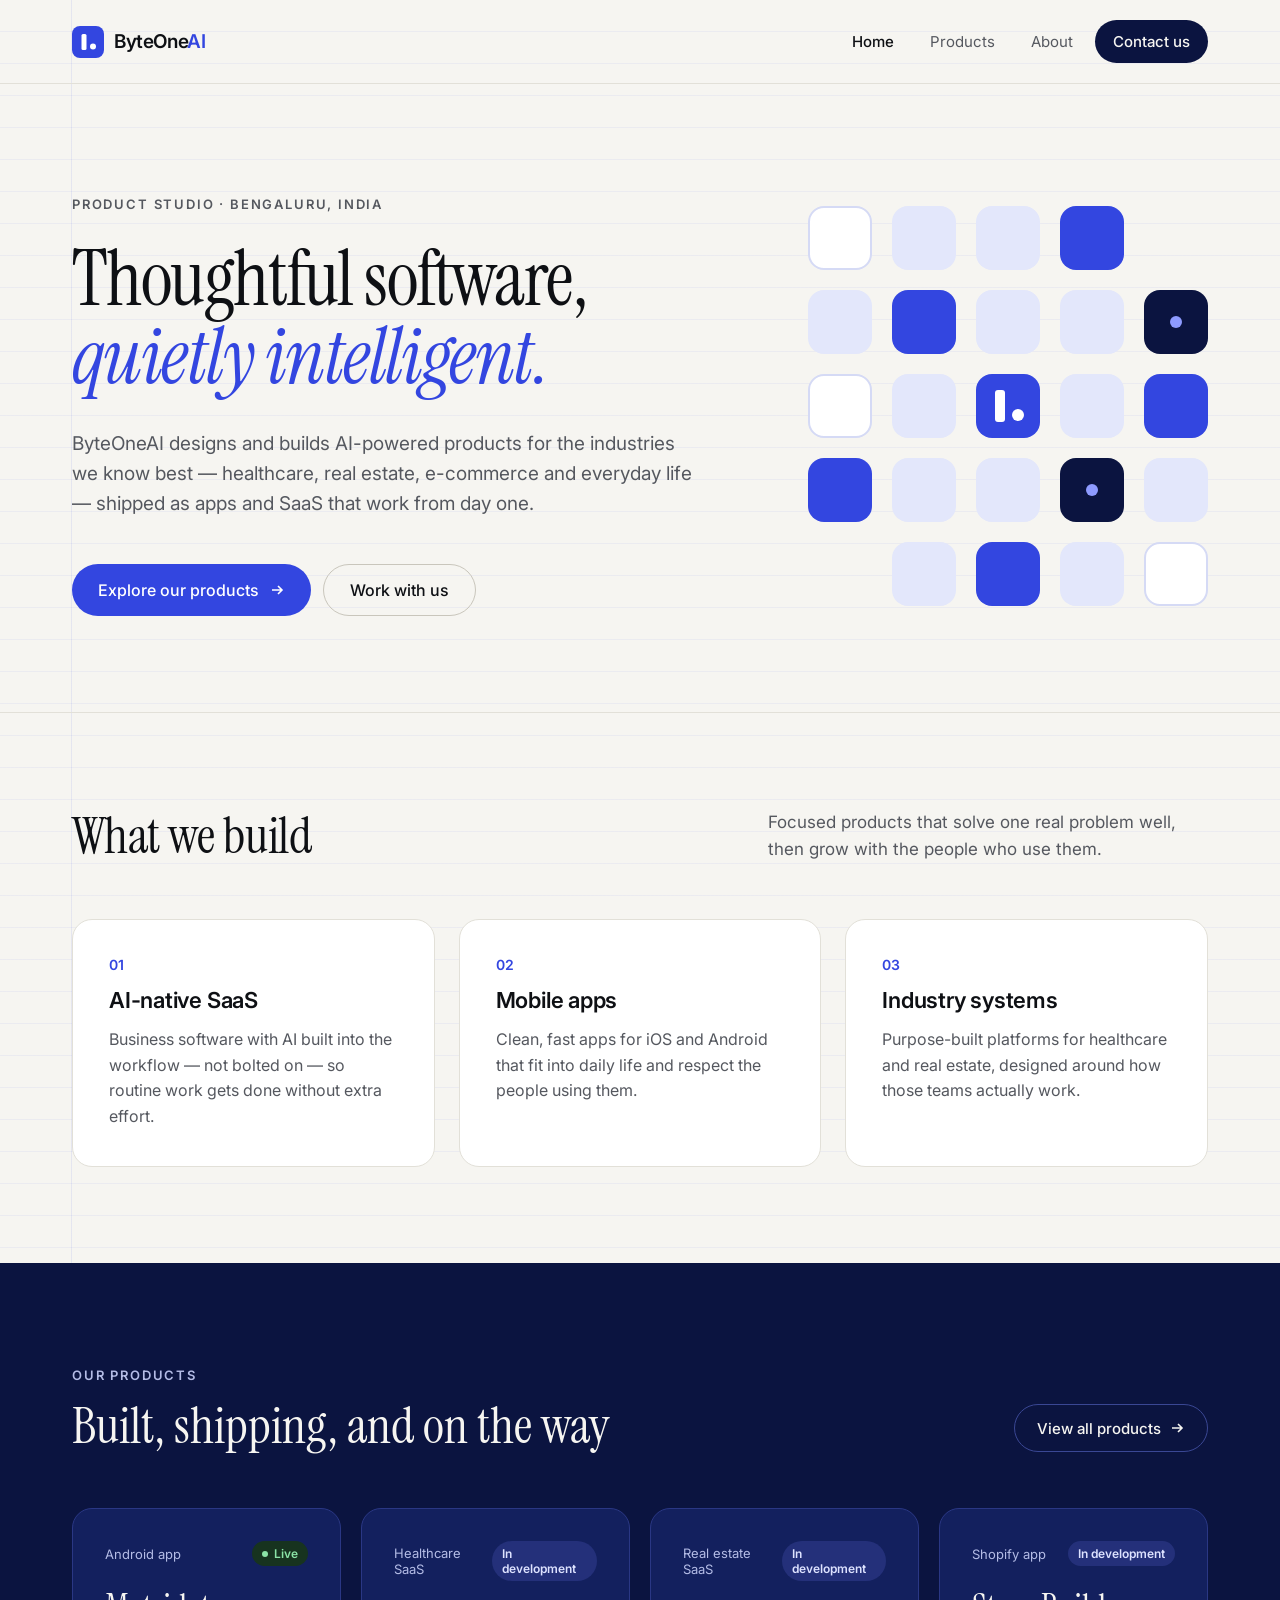
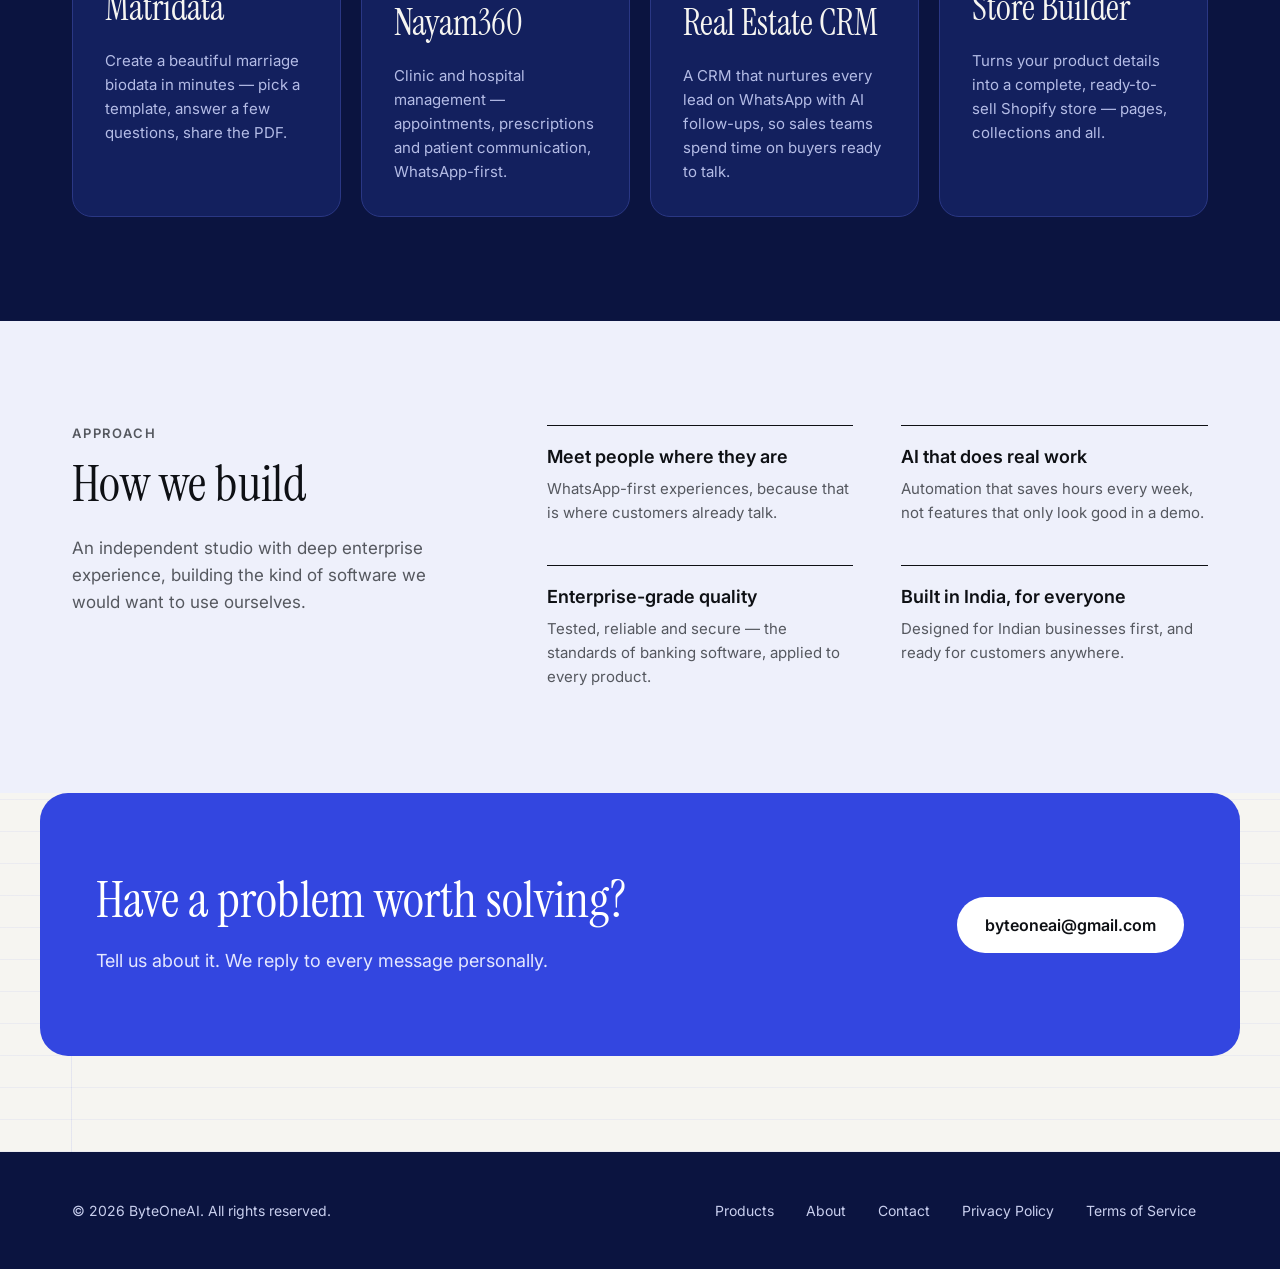
==== commit a9ce5ebb: "Bust stylesheet cache Co-Authored-By: Claude Opus 5.5 <noreply@anthropic.com> Claude-Session: https:" ====
--- a/index.html
+++ b/index.html
@@ -21,7 +21,7 @@
 a{color:#3346E0}a:hover{color:#1F2DA8}
 </style>
 <style>html{scroll-behavior:smooth}*,*::before,*::after{box-sizing:border-box}img{max-width:100%}</style>
-<link rel="stylesheet" href="/style.css">
+<link rel="stylesheet" href="/style.css?v=2">
 </head>
 <body>
 <div style="font-family: Inter, system-ui, sans-serif; color: #0E1014; background: #F6F5F1; min-height: 100vh">
--- a/style.css
+++ b/style.css
@@ -1,9 +1,12 @@
 /* ByteOneAI visual layer */
 .hero-bg{position:relative;isolation:isolate}
-.hero-bg::before{content:"";position:absolute;inset:0;z-index:-1;pointer-events:none;
-  background-image:radial-gradient(rgba(51,70,224,.22) 1.3px,transparent 1.6px);background-size:22px 22px;
-  -webkit-mask-image:linear-gradient(to bottom,#000 0%,rgba(0,0,0,.55) 55%,transparent 100%);
-          mask-image:linear-gradient(to bottom,#000 0%,rgba(0,0,0,.55) 55%,transparent 100%)}
+/* very light notebook paper: ruled lines + margin line */
+html body{background-color:#F6F5F1;
+  background-image:
+    linear-gradient(90deg,transparent 71px,rgba(51,70,224,.09) 71px,rgba(51,70,224,.09) 72px,transparent 72px),
+    repeating-linear-gradient(to bottom,transparent 0,transparent 31px,rgba(51,70,224,.055) 31px,rgba(51,70,224,.055) 32px)}
+body > div:first-of-type{background:transparent!important}
+@media (max-width:900px){html body{background-image:repeating-linear-gradient(to bottom,transparent 0,transparent 31px,rgba(51,70,224,.05) 31px,rgba(51,70,224,.05) 32px)}}
 .hero{position:relative}
 .hero-home{display:flex!important;flex-wrap:wrap;align-items:center;gap:40px 56px}
 .hero-home .hero-text{flex:1 1 560px;min-width:0}
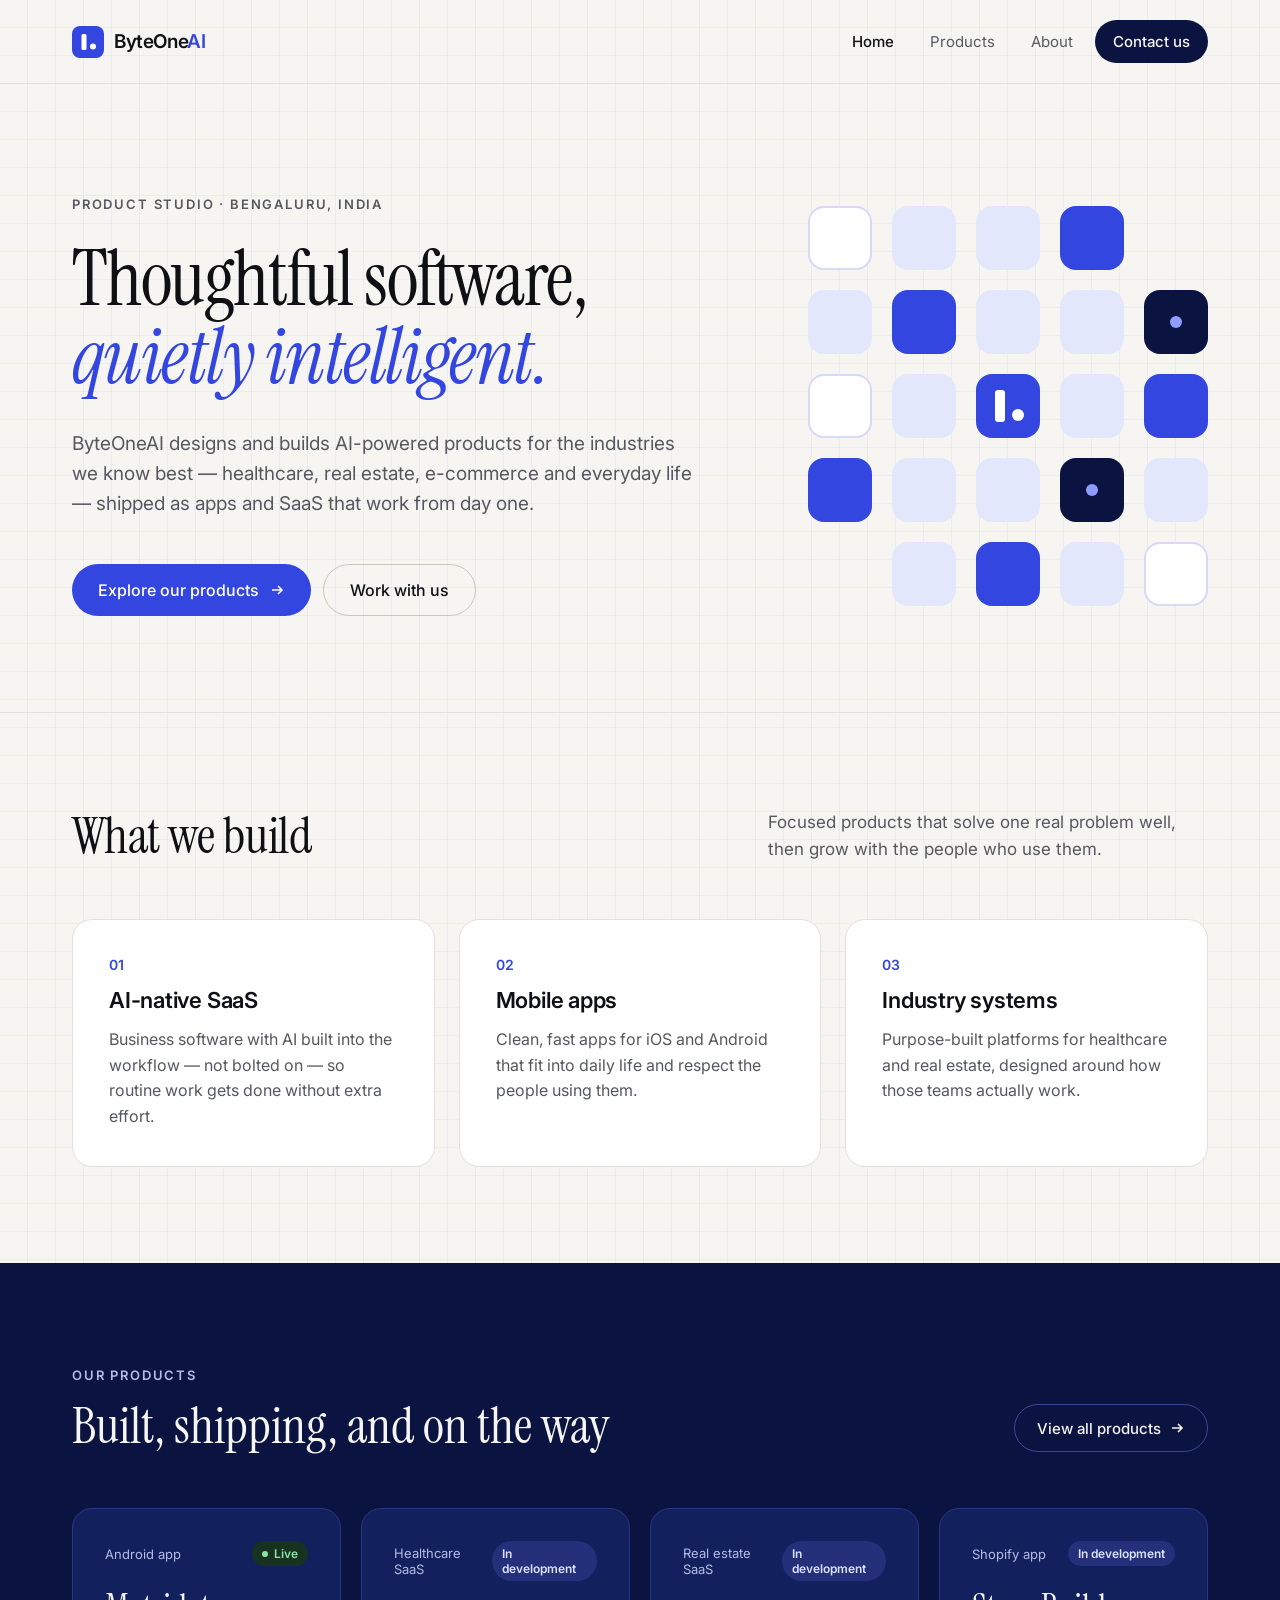
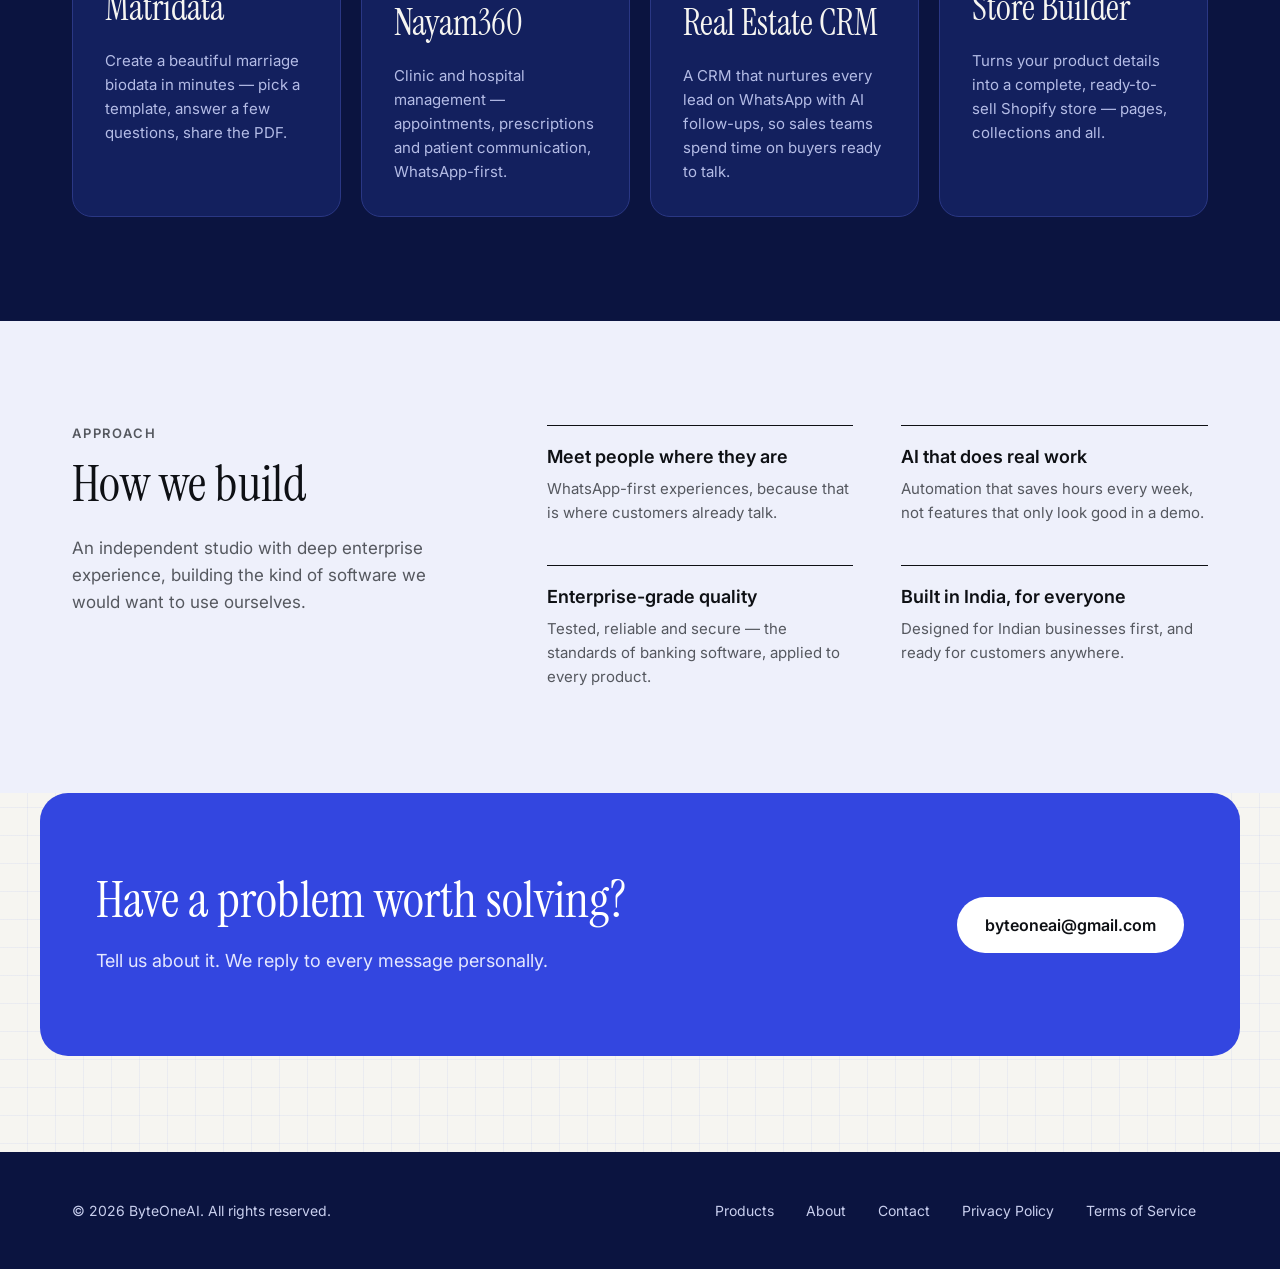
==== commit 64e35fcc: "Background: very light squared notebook pattern Co-Authored-By: Claude Opus 5.5 <noreply@anthropic.c" ====
--- a/index.html
+++ b/index.html
@@ -21,7 +21,7 @@
 a{color:#3346E0}a:hover{color:#1F2DA8}
 </style>
 <style>html{scroll-behavior:smooth}*,*::before,*::after{box-sizing:border-box}img{max-width:100%}</style>
-<link rel="stylesheet" href="/style.css?v=2">
+<link rel="stylesheet" href="/style.css?v=3">
 </head>
 <body>
 <div style="font-family: Inter, system-ui, sans-serif; color: #0E1014; background: #F6F5F1; min-height: 100vh">
--- a/style.css
+++ b/style.css
@@ -1,12 +1,12 @@
 /* ByteOneAI visual layer */
 .hero-bg{position:relative;isolation:isolate}
-/* very light notebook paper: ruled lines + margin line */
+/* very light squared (graph-paper) notebook pattern */
 html body{background-color:#F6F5F1;
   background-image:
-    linear-gradient(90deg,transparent 71px,rgba(51,70,224,.09) 71px,rgba(51,70,224,.09) 72px,transparent 72px),
-    repeating-linear-gradient(to bottom,transparent 0,transparent 31px,rgba(51,70,224,.055) 31px,rgba(51,70,224,.055) 32px)}
+    linear-gradient(to right,rgba(51,70,224,.055) 1px,transparent 1px),
+    linear-gradient(to bottom,rgba(51,70,224,.055) 1px,transparent 1px);
+  background-size:28px 28px;background-position:-1px -1px}
 body > div:first-of-type{background:transparent!important}
-@media (max-width:900px){html body{background-image:repeating-linear-gradient(to bottom,transparent 0,transparent 31px,rgba(51,70,224,.05) 31px,rgba(51,70,224,.05) 32px)}}
 .hero{position:relative}
 .hero-home{display:flex!important;flex-wrap:wrap;align-items:center;gap:40px 56px}
 .hero-home .hero-text{flex:1 1 560px;min-width:0}
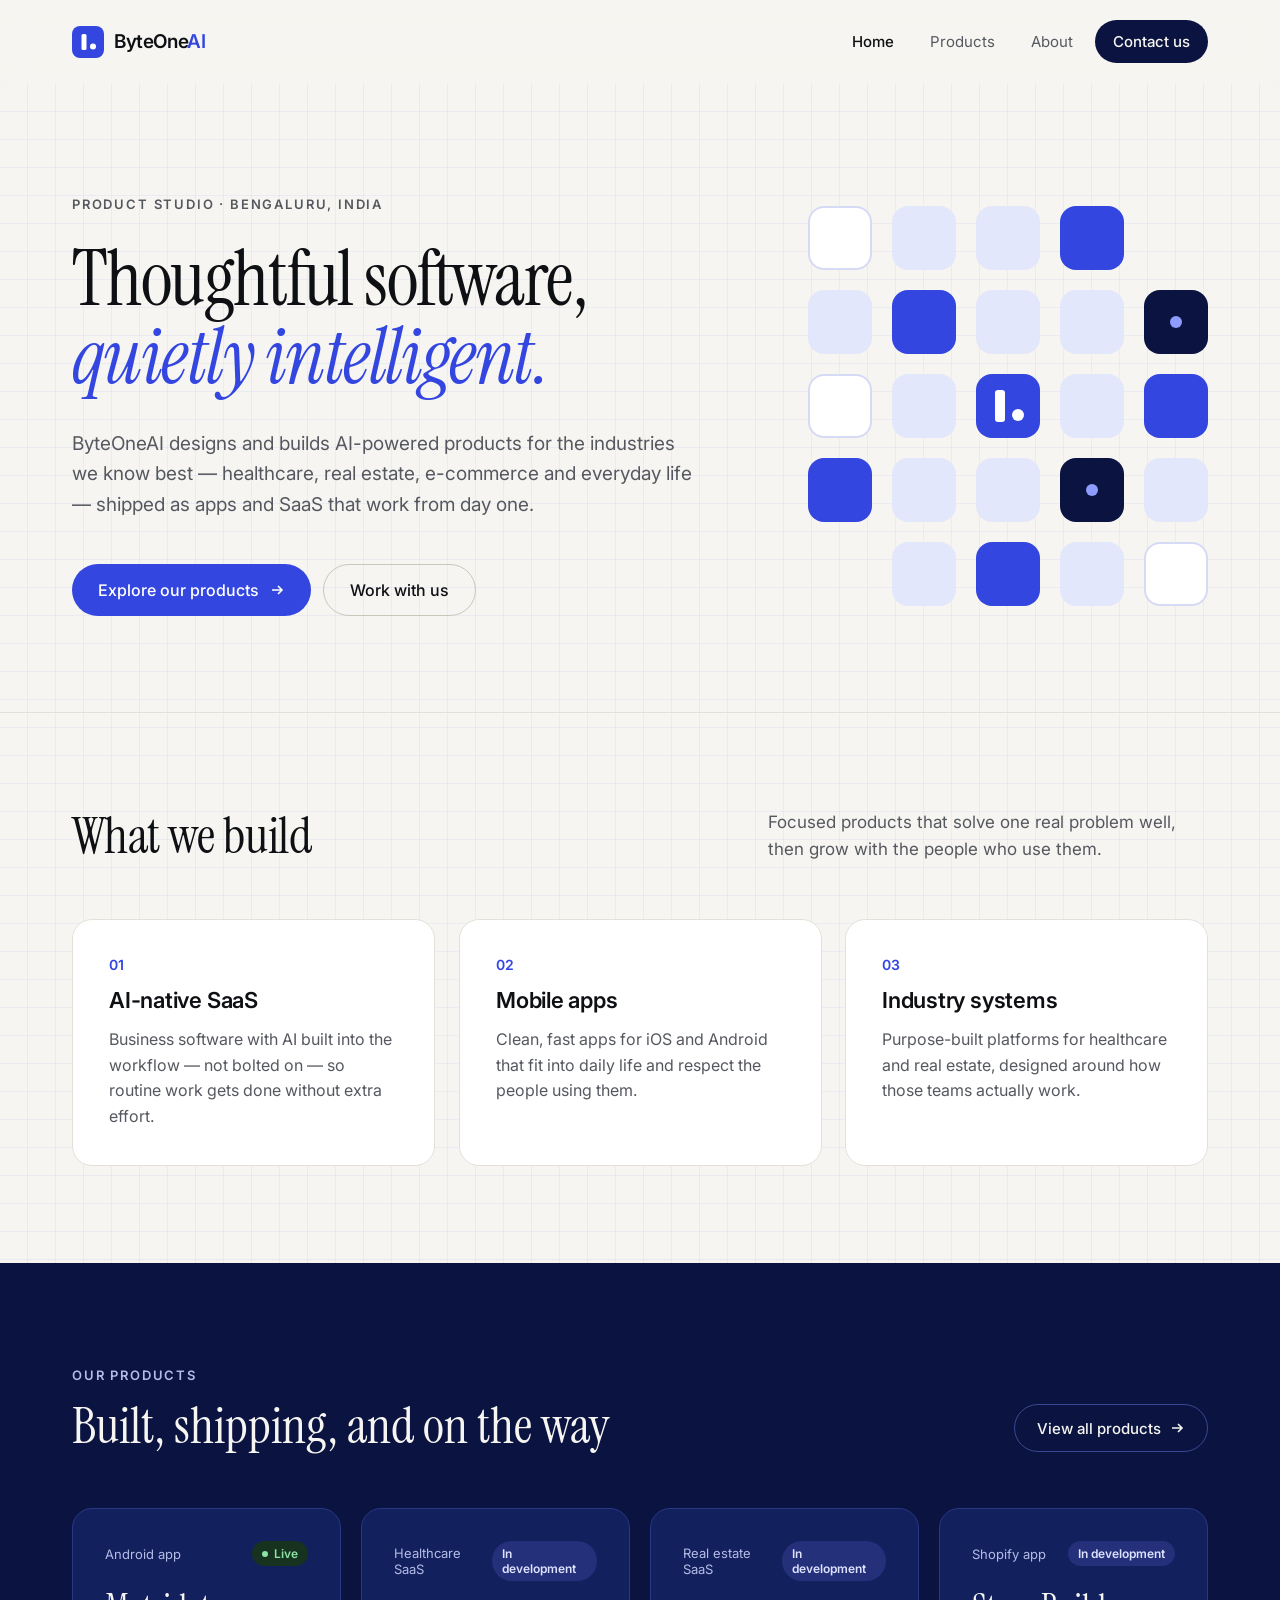
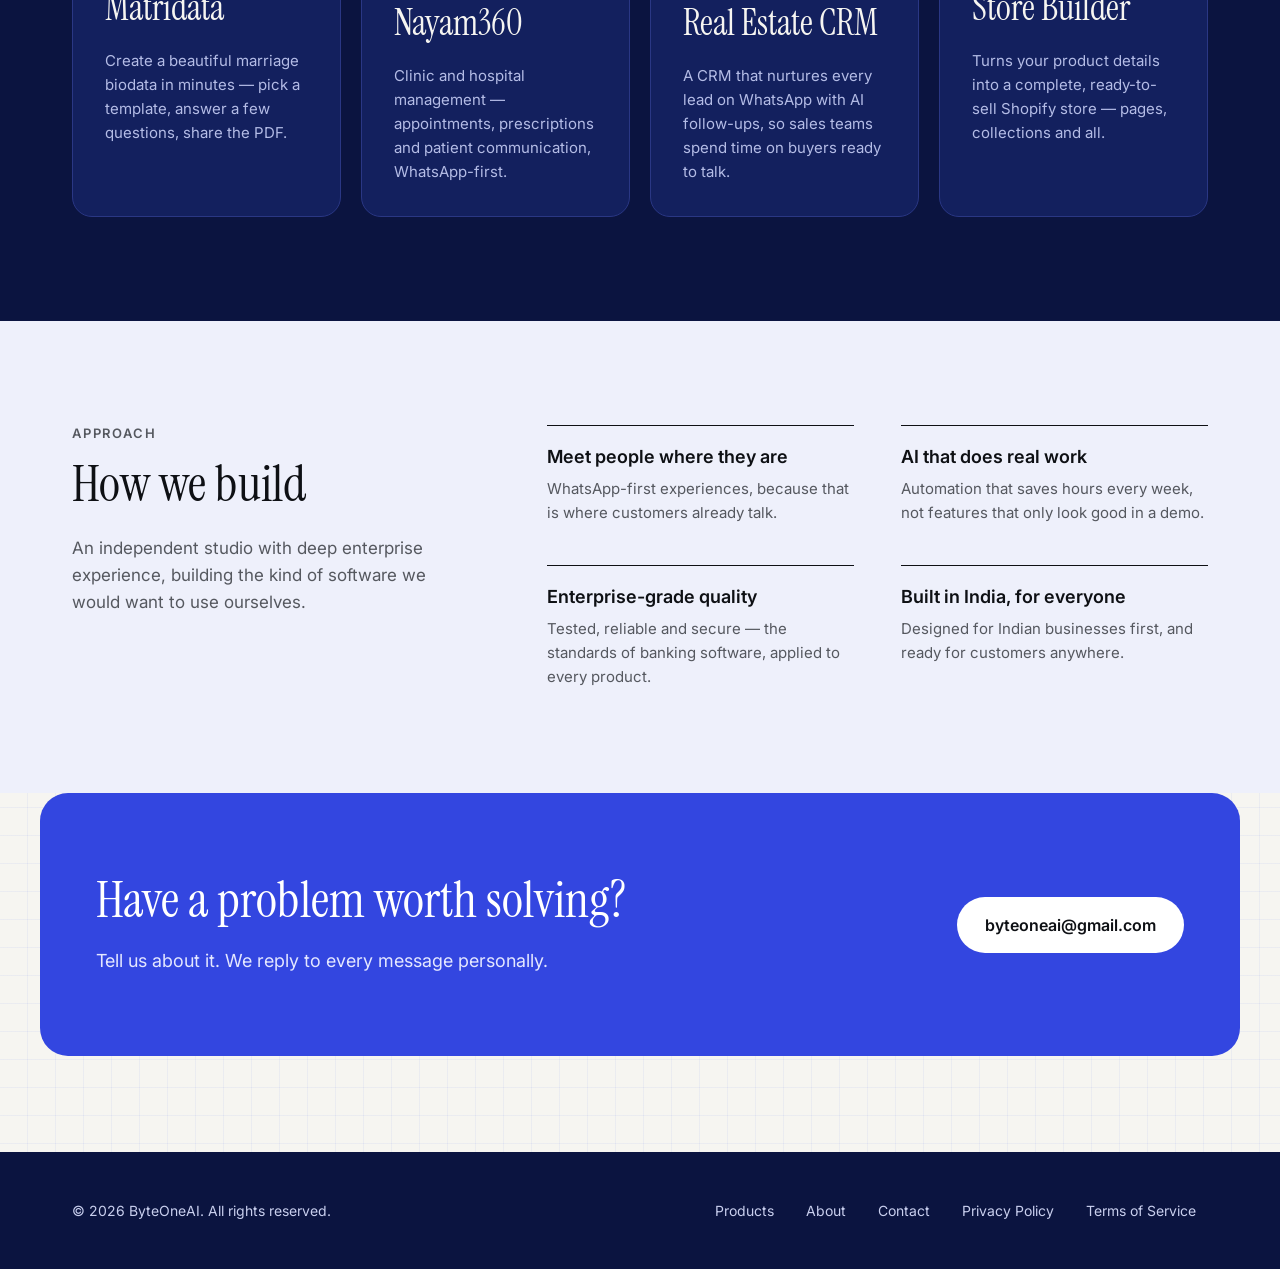
==== commit b89551fa: "Modern scrolling: sticky frosted header, scroll reveals, tile intro, parallax, progress bar Co-Autho" ====
--- a/index.html
+++ b/index.html
@@ -21,13 +21,14 @@
 a{color:#3346E0}a:hover{color:#1F2DA8}
 </style>
 <style>html{scroll-behavior:smooth}*,*::before,*::after{box-sizing:border-box}img{max-width:100%}</style>
-<link rel="stylesheet" href="/style.css?v=3">
+<script>document.documentElement.classList.add("js")</script>
+<link rel="stylesheet" href="/style.css?v=4">
+<script src="/site.js?v=1" defer></script>
 </head>
 <body>
 <div style="font-family: Inter, system-ui, sans-serif; color: #0E1014; background: #F6F5F1; min-height: 100vh">
 
-<div class="hero-bg">
-<header style="border-bottom: 1px solid #E2E0D8">
+<header class="site-header" style="border-bottom: 1px solid #E2E0D8">
 <nav aria-label="Main" style="max-width: 1200px; margin: 0 auto; padding: 20px 32px; display: flex; flex-wrap: wrap; align-items: center; justify-content: space-between; gap: 16px">
 <a href="index.html" style="display: flex; align-items: center; gap: 10px; text-decoration: none; color: #0E1014">
 <svg width="32" height="32" viewBox="0 0 64 64" aria-hidden="true"><rect width="64" height="64" rx="16" fill="#3346E0"></rect><rect x="19" y="16" width="10" height="32" rx="3" fill="#FFFFFF"></rect><circle cx="42" cy="41" r="6" fill="#FFFFFF"></circle></svg>
@@ -41,6 +42,7 @@
 </div>
 </nav>
 </header>
+<div class="hero-bg">
 
 <section class="hero hero-home" style="max-width: 1200px; margin: 0 auto; padding: 112px 32px 96px">
 <div class="hero-text">
--- a/style.css
+++ b/style.css
@@ -25,3 +25,25 @@
 .site-footer{background:#0B1440;border:0!important}
 .site-footer,.site-footer *{color:#C9CFEE!important}
 .site-footer a:hover{color:#FFFFFF!important}
+
+/* ---------- Modern scrolling ---------- */
+html{scroll-behavior:smooth;scroll-padding-top:96px}
+.site-header{position:sticky;top:0;z-index:50;border-bottom:1px solid transparent!important;
+  background:rgba(246,245,241,.72);-webkit-backdrop-filter:saturate(160%) blur(14px);backdrop-filter:saturate(160%) blur(14px);
+  transition:box-shadow .3s ease,border-color .3s ease,background .3s ease}
+.site-header nav{transition:padding .3s ease}
+.site-header.scrolled{border-bottom-color:rgba(11,20,64,.08)!important;box-shadow:0 6px 24px -12px rgba(11,20,64,.18);background:rgba(246,245,241,.86)}
+.site-header.scrolled nav{padding-top:12px!important;padding-bottom:12px!important}
+#scroll-progress{position:fixed;top:0;left:0;right:0;height:3px;z-index:60;background:#3346E0;transform-origin:0 50%;transform:scaleX(0);pointer-events:none}
+.js .reveal{opacity:0;transform:translateY(28px);transition:opacity .8s cubic-bezier(.2,.7,.2,1),transform .8s cubic-bezier(.2,.7,.2,1);transition-delay:var(--d,0ms);will-change:opacity,transform}
+.js .reveal.in{opacity:1;transform:none}
+.js .hero-art .tile{opacity:0;transform:scale(.6);transform-box:fill-box;transform-origin:center;transition:opacity .6s ease,transform .7s cubic-bezier(.34,1.56,.64,1);transition-delay:var(--d,0ms)}
+.js .hero-art.in .tile{opacity:1;transform:none}
+.hero-art svg{will-change:transform}
+.lift{transition:transform .35s cubic-bezier(.2,.7,.2,1),box-shadow .35s ease}
+.lift:hover{transform:translateY(-6px);box-shadow:0 18px 40px -20px rgba(11,20,64,.35)}
+@media (prefers-reduced-motion:reduce){
+  html{scroll-behavior:auto}
+  .js .reveal,.js .hero-art .tile{opacity:1!important;transform:none!important;transition:none!important}
+  .lift:hover{transform:none}
+}
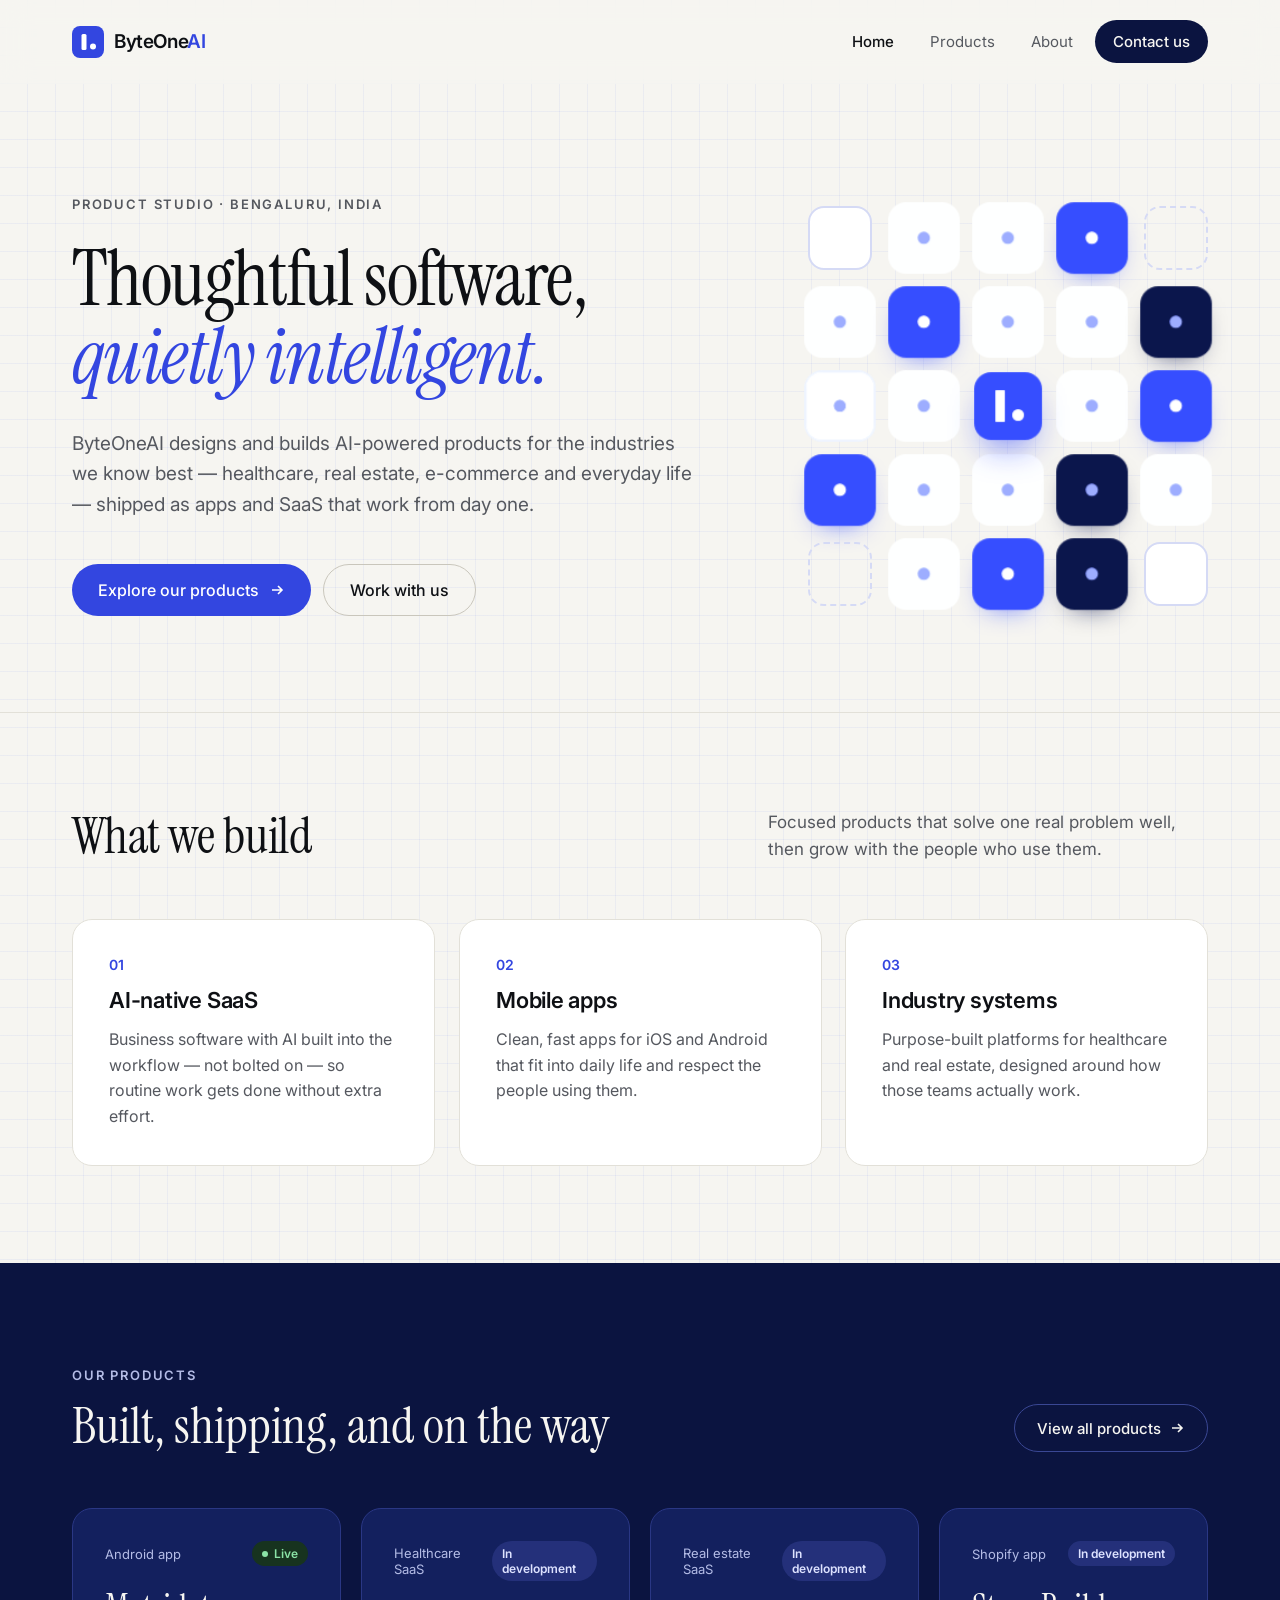
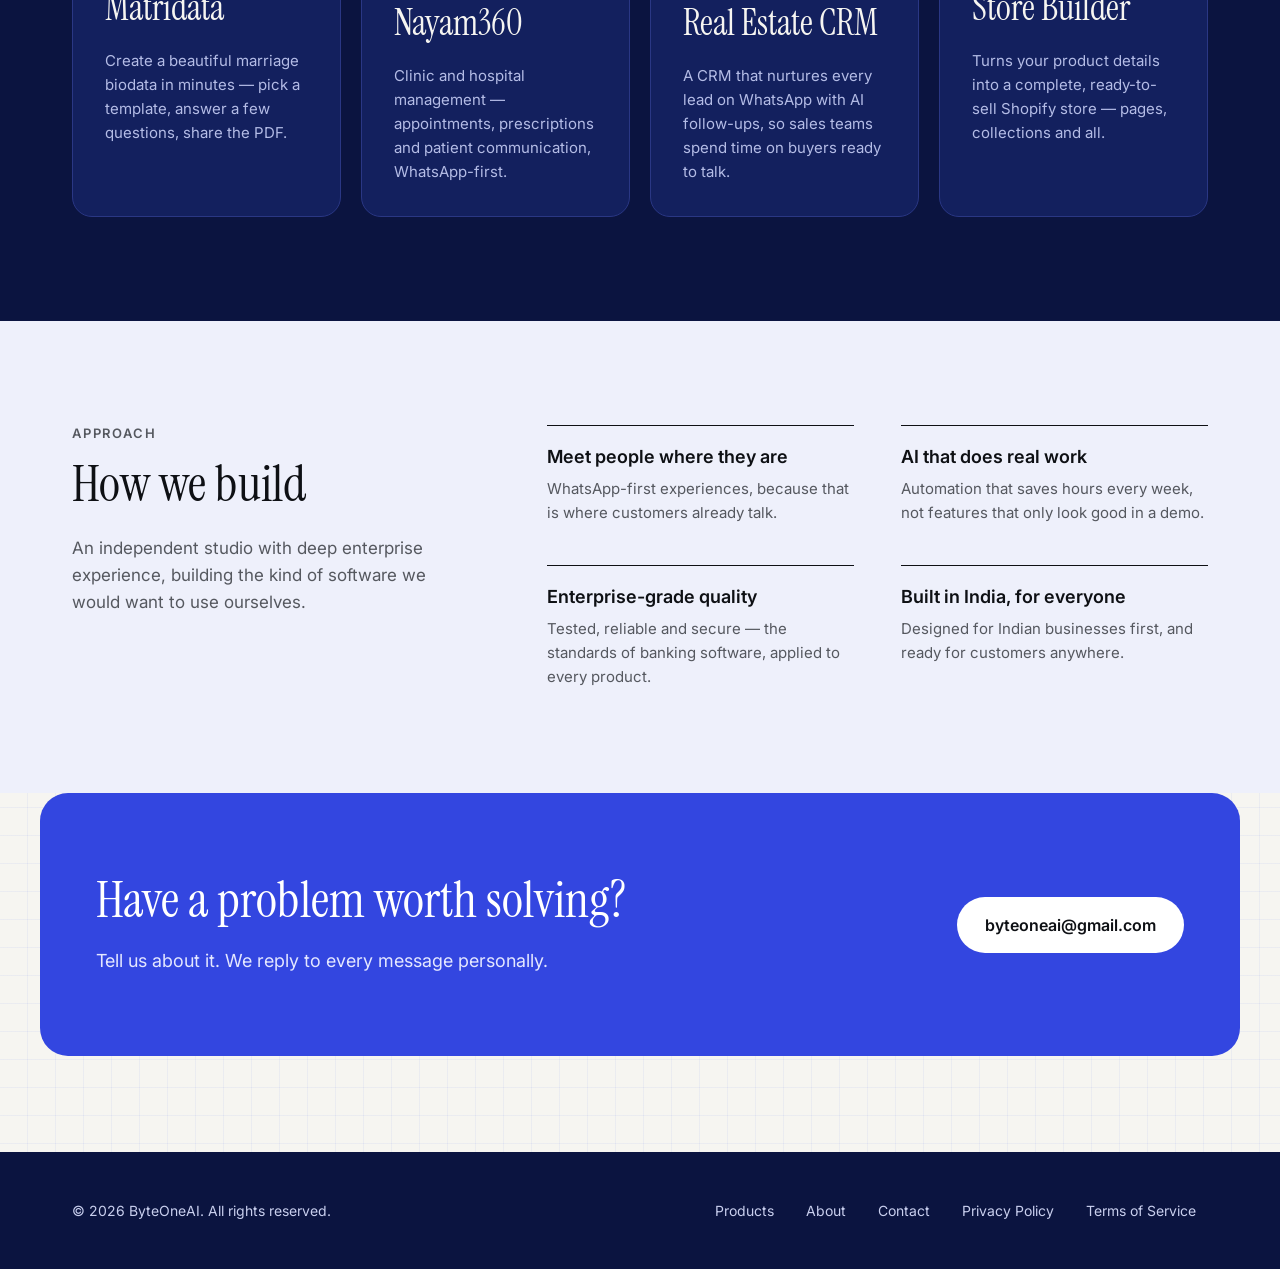
==== commit 3bcf5419: "Hero tiles: live, interactive grid (ambient colour changes, ripple waves, 3D tilt, click ripples) Co" ====
--- a/index.html
+++ b/index.html
@@ -22,8 +22,8 @@
 </style>
 <style>html{scroll-behavior:smooth}*,*::before,*::after{box-sizing:border-box}img{max-width:100%}</style>
 <script>document.documentElement.classList.add("js")</script>
-<link rel="stylesheet" href="/style.css?v=4">
-<script src="/site.js?v=1" defer></script>
+<link rel="stylesheet" href="/style.css?v=5">
+<script src="/site.js?v=2" defer></script>
 </head>
 <body>
 <div style="font-family: Inter, system-ui, sans-serif; color: #0E1014; background: #F6F5F1; min-height: 100vh">
--- a/style.css
+++ b/style.css
@@ -47,3 +47,27 @@
   .js .reveal,.js .hero-art .tile{opacity:1!important;transform:none!important;transition:none!important}
   .lift:hover{transform:none}
 }
+
+/* ---------- Dynamic tile artwork ---------- */
+.hero-art{perspective:1000px;will-change:transform}
+.tiles{display:grid;grid-template-columns:repeat(5,minmax(0,1fr));gap:5%;aspect-ratio:1/1;
+  transform:rotateX(var(--rx,0deg)) rotateY(var(--ry,0deg));transform-style:preserve-3d;transition:transform .5s cubic-bezier(.2,.7,.2,1)}
+.t{position:relative;aspect-ratio:1/1;border-radius:25%;border:2px solid transparent;background:#E3E7FB;cursor:pointer;padding:0;
+  opacity:var(--o,1);transform:translate(var(--tx,0px),var(--ty,0px)) scale(var(--s,1));
+  transition:background-color .7s ease,border-color .7s ease,opacity .6s ease,box-shadow .4s ease,
+             transform .55s cubic-bezier(.34,1.56,.64,1)}
+.t:focus-visible{outline:3px solid #3346E0;outline-offset:3px}
+.t[data-state=light]{background:#E3E7FB}
+.t[data-state=blue]{background:#3346E0;box-shadow:0 10px 24px -14px rgba(51,70,224,.9)}
+.t[data-state=navy]{background:#0B1440;box-shadow:0 10px 24px -14px rgba(11,20,64,.9)}
+.t[data-state=white]{background:#FFFFFF;border-color:#D5DAF5}
+.t[data-state=empty]{background:transparent;border:2px dashed #D5DAF5}
+.t .dot{position:absolute;left:50%;top:50%;width:19%;height:19%;border-radius:50%;background:#8E9BFF;transform:translate(-50%,-50%) scale(0);transition:transform .45s cubic-bezier(.34,1.56,.64,1)}
+.t[data-state=navy] .dot{transform:translate(-50%,-50%) scale(1)}
+.t[data-state=blue] .dot{background:#FFFFFF}
+.t.spark .dot{transform:translate(-50%,-50%) scale(1)}
+.t.glow{filter:brightness(1.12) saturate(1.1)}
+.t.logo{background:#3346E0;box-shadow:0 16px 34px -14px rgba(51,70,224,.95);z-index:2;animation:float 6s ease-in-out infinite}
+.t.logo .bar{position:absolute;left:29.7%;top:25%;width:15.6%;height:50%;border-radius:4.7%/9.4%;background:#fff}
+.t.logo .ldot{position:absolute;left:56.25%;top:54.7%;width:18.75%;height:18.75%;border-radius:50%;background:#fff}
+@media (prefers-reduced-motion:reduce){.t,.tiles{transition:none!important}.t.logo{animation:none}}
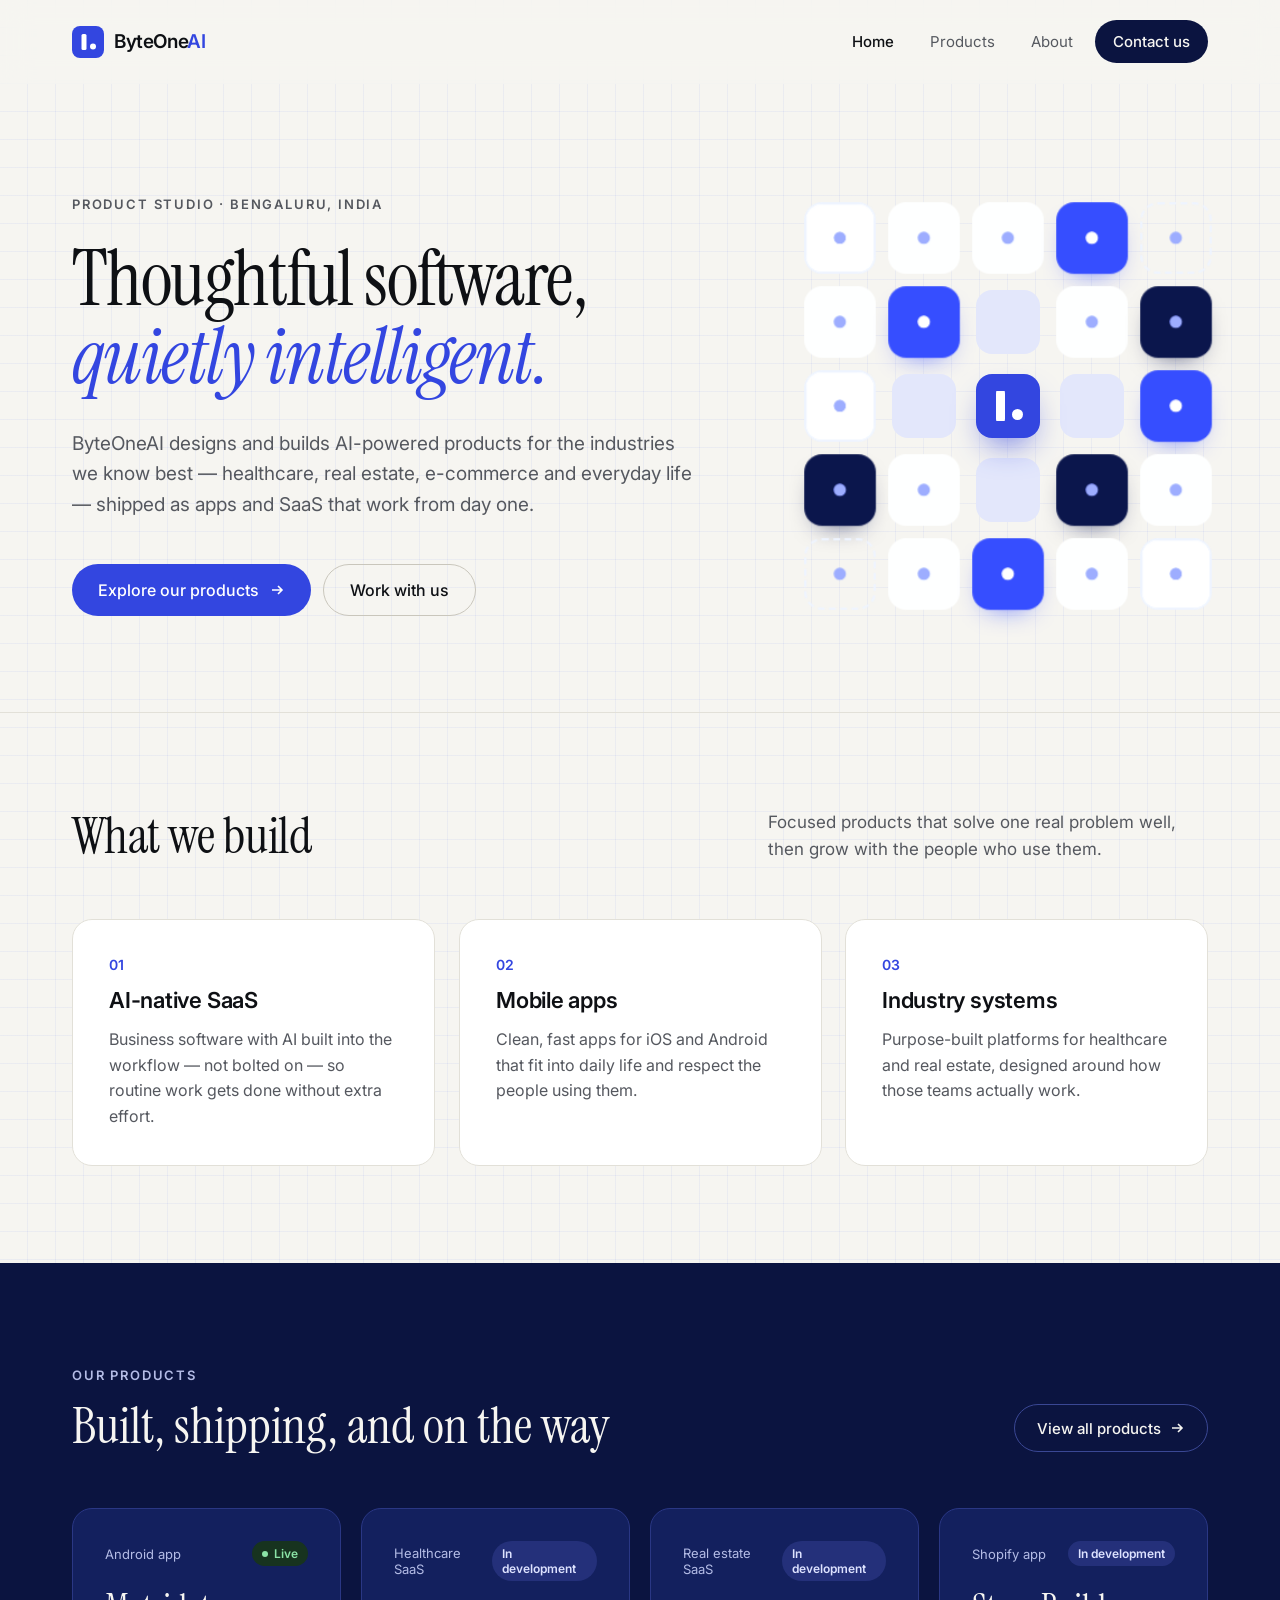
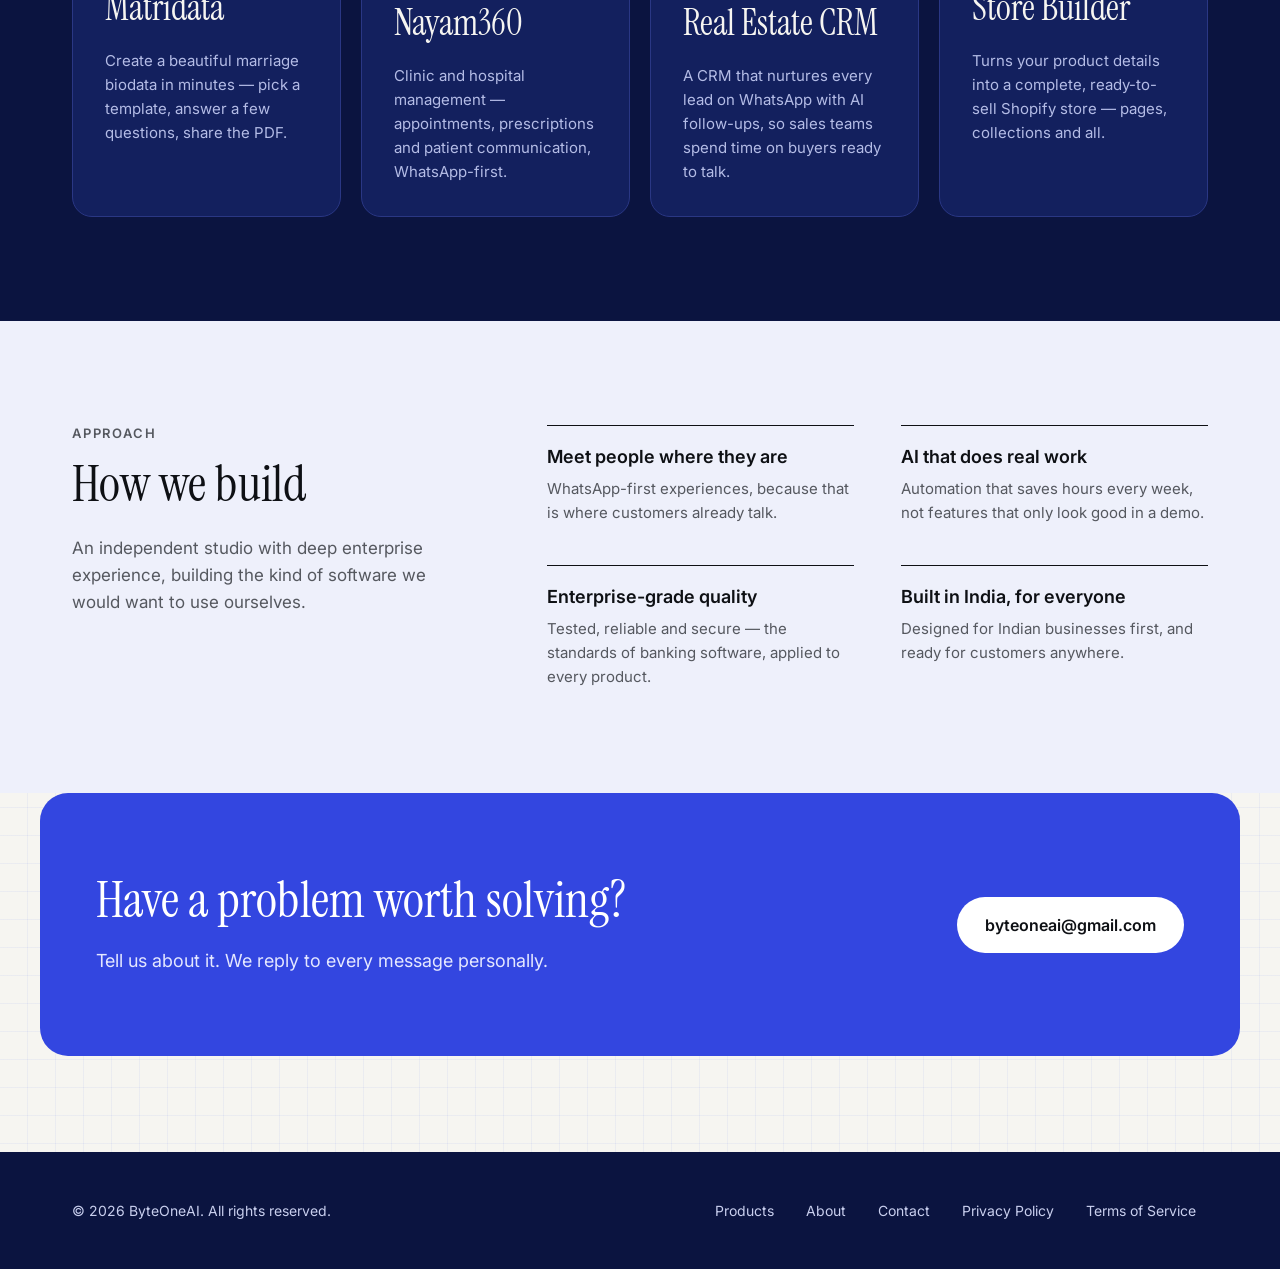
==== commit f5f7c4b6: "Use custom domain byteoneai.com Co-Authored-By: Claude Opus 5.5 <noreply@anthropic.com> Claude-Sessi" ====
--- a/index.html
+++ b/index.html
@@ -11,7 +11,7 @@
 <link rel="icon" href="/favicon.ico" sizes="any">
 <link rel="icon" href="/favicon.svg" type="image/svg+xml">
 <link rel="apple-touch-icon" href="/apple-touch-icon.png">
-<meta property="og:image" content="https://byteoneai.github.io/og-image.png">
+<meta property="og:image" content="https://byteoneai.com/og-image.png">
 <meta name="twitter:card" content="summary_large_image">
 <meta name="theme-color" content="#3346E0">
 <link rel="preconnect" href="https://fonts.googleapis.com">
